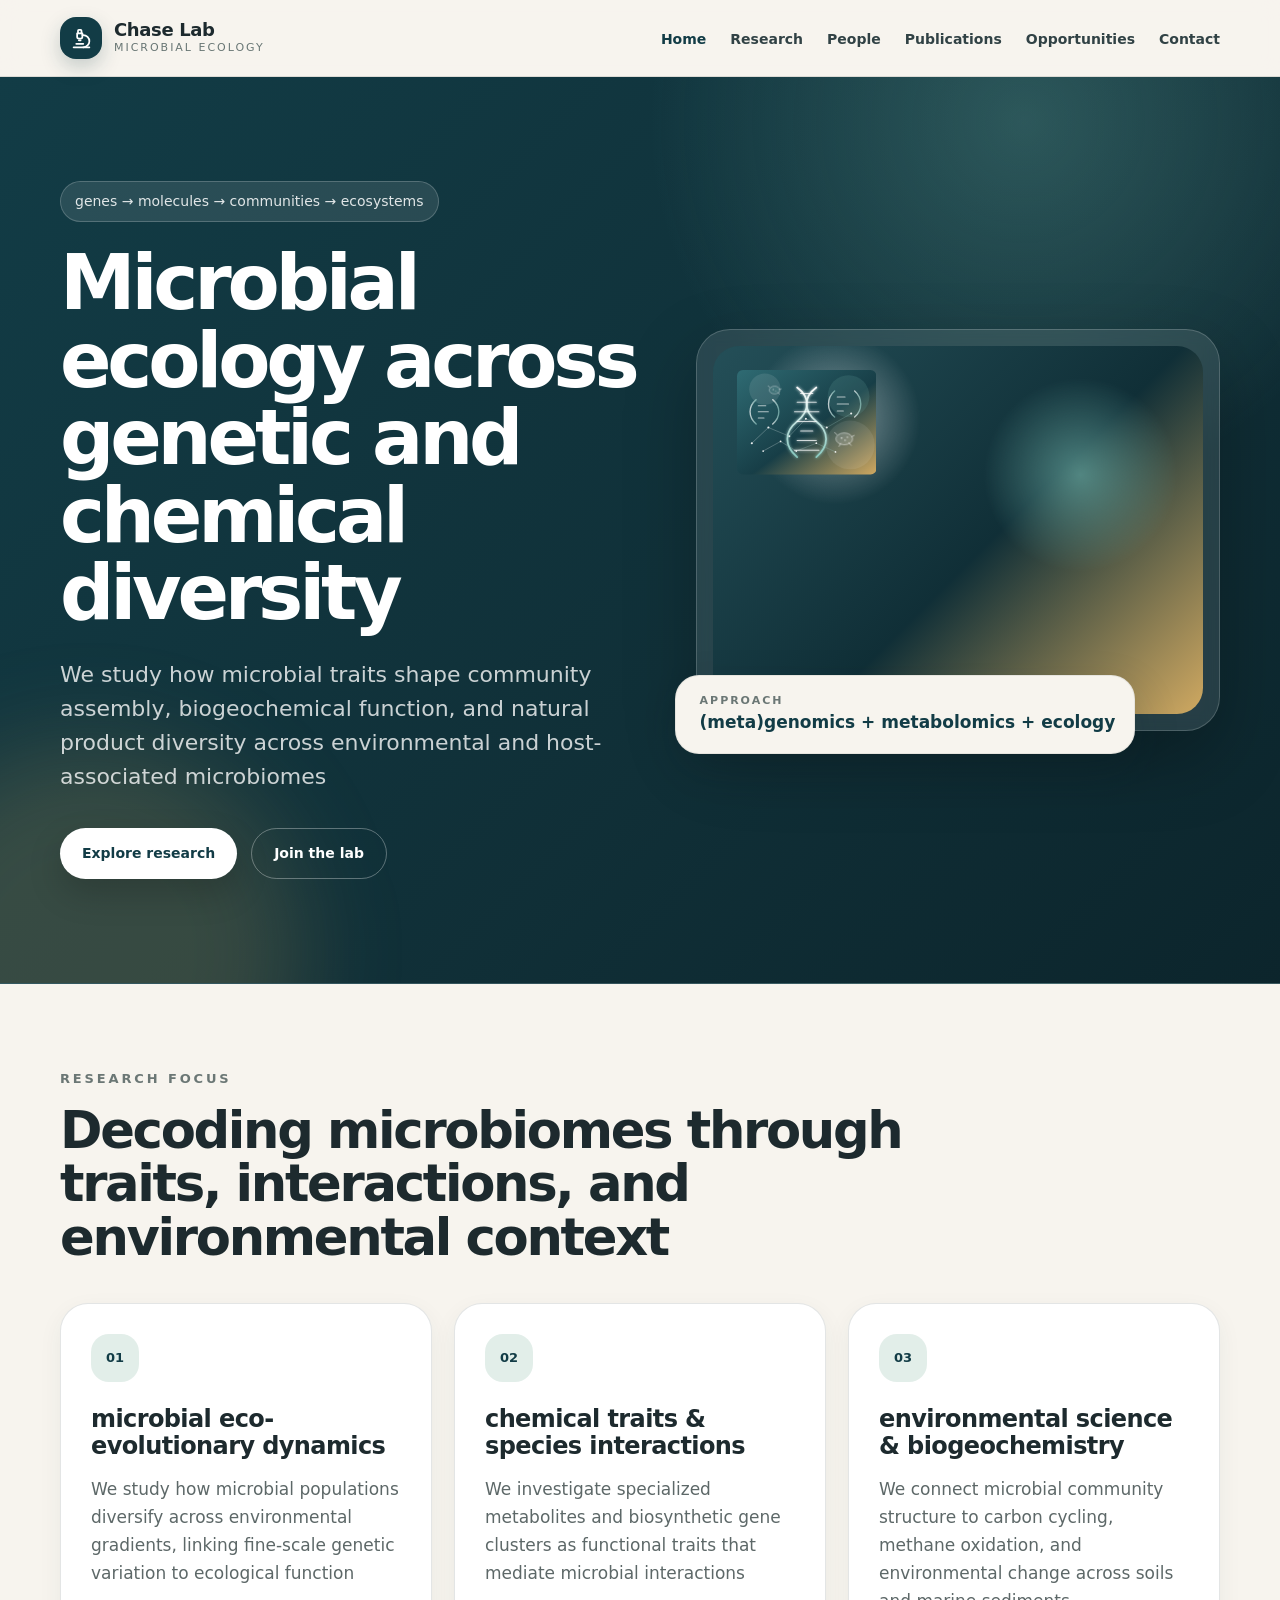
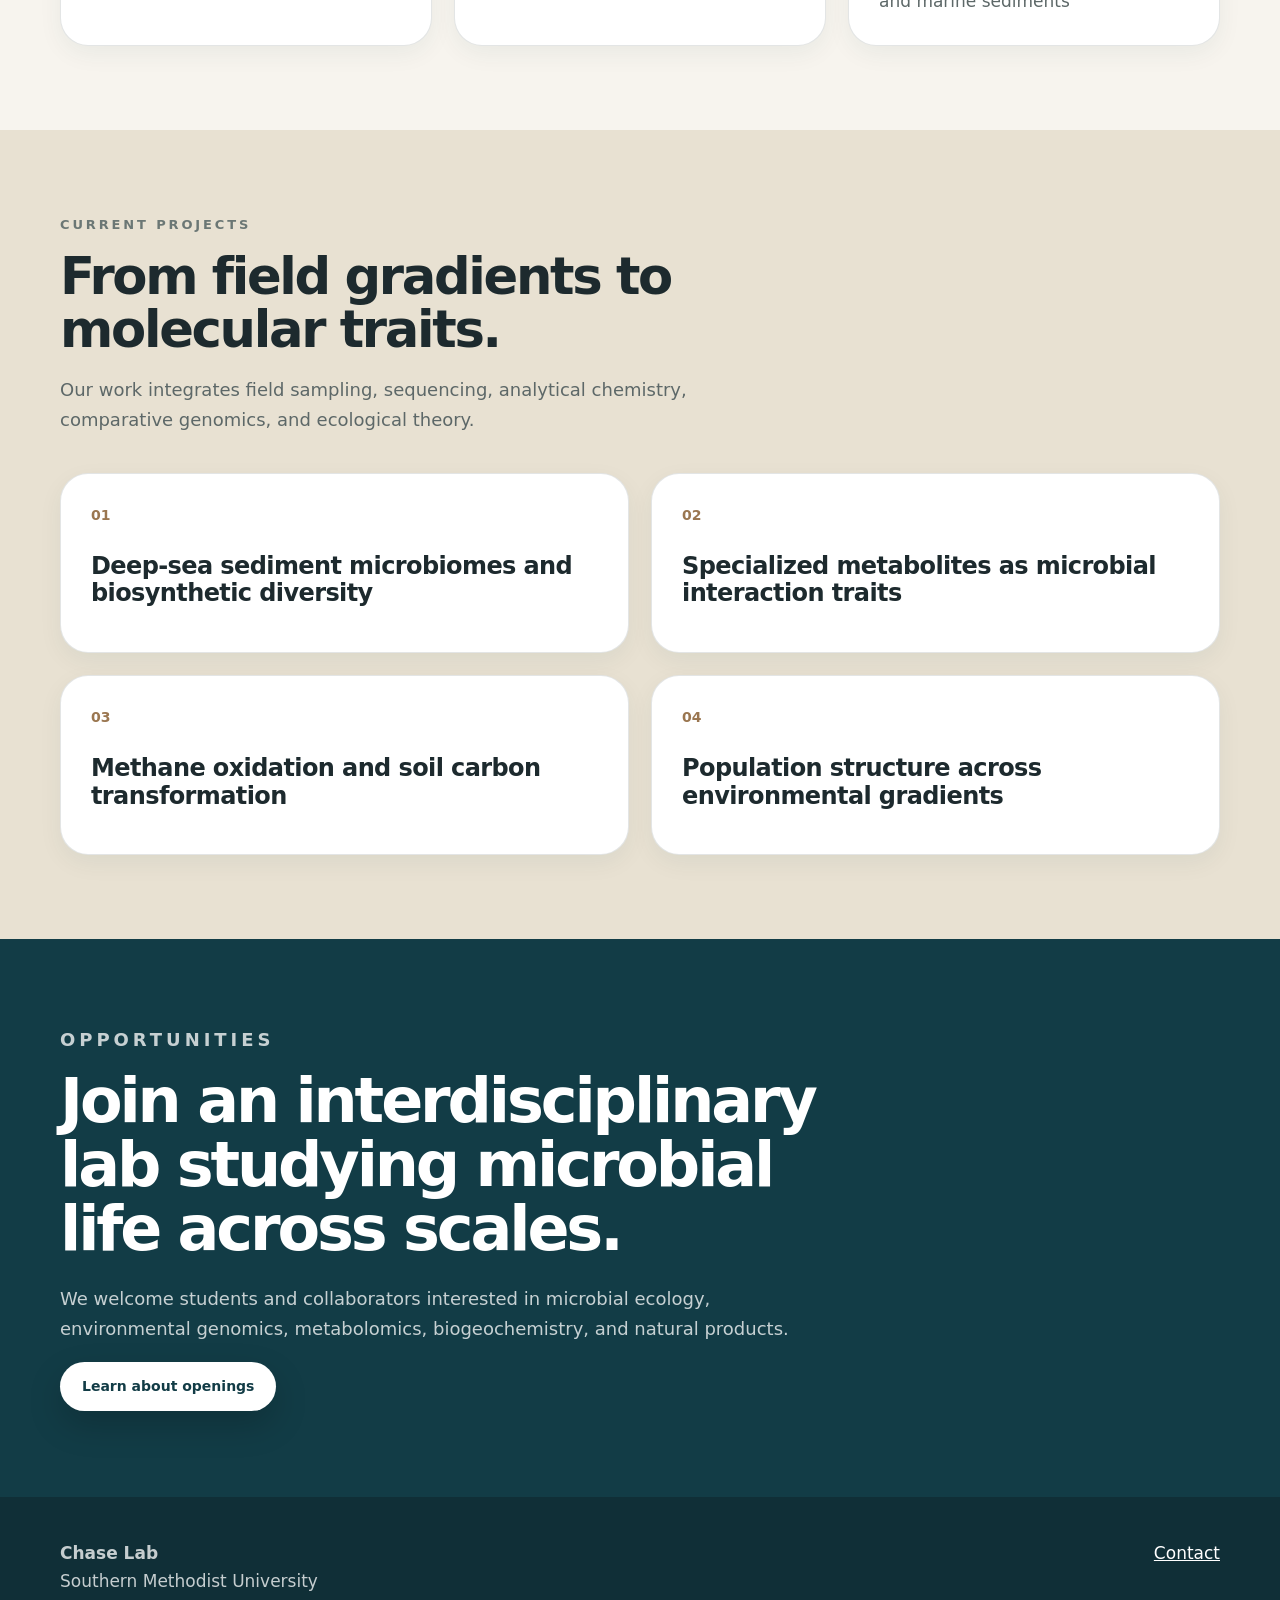
==== index.html @ 4aa96d8f "Update index.html" ====
<!DOCTYPE html>
<html lang="en">

<head>
  <!-- Basic page settings -->
  <meta charset="utf-8">
  <meta name="viewport" content="width=device-width, initial-scale=1">
  <title>Chase Lab | Microbomics</title>

  <!-- Site styles -->
  <link rel="stylesheet" href="assets/styles.css">
</head>

<body>

  <!-- =======================================================
       SITE HEADER / NAVIGATION
       Edit lab name, subtitle, and navigation links here.
       ======================================================= -->
  <header class="site-header">
    <div class="container nav-wrap">

      <!-- Logo / site identity -->
      <a class="brand" href="index.html" aria-label="Chase Lab home">
        <span class="brand-mark">
          <svg class="brand-icon" viewBox="0 0 24 24" aria-hidden="true">
            <path d="M6 18h8" />
            <path d="M3 22h18" />
            <path d="M14 22a7 7 0 1 0 0-14h-1" />
            <path d="M9 14h2" />
            <path d="M9 12a2 2 0 0 1-2-2V6h6v4a2 2 0 0 1-2 2Z" />
            <path d="M12 6V3a1 1 0 0 0-1-1H9a1 1 0 0 0-1 1v3" />
          </svg>
        </span>

        <span>
          <span class="brand-title">Chase Lab</span>
          <span class="brand-subtitle">Microbial Ecology</span>
        </span>
      </a>

      <!-- Main navigation -->
      <nav class="main-nav" aria-label="Main navigation">
        <ul>
          <li><a class="active" href="index.html">Home</a></li>
          <li><a href="research.html">Research</a></li>
          <li><a href="people.html">People</a></li>
          <li><a href="publications.html">Publications</a></li>
          <li><a href="opportunities.html">Opportunities</a></li>
          <li><a href="contact.html">Contact</a></li>
        </ul>
      </nav>

    </div>
  </header>


  <main>

    <!-- =======================================================
         HERO SECTION
         Edit main homepage headline, subtitle, buttons,
         and approach bubble here.
         ======================================================= -->
    <section class="hero">
      <div class="container hero-grid">

        <!-- Hero text -->
        <div class="hero-copy">
          <div class="eyebrow">
            genes → molecules → communities → ecosystems
          </div>

          <h1>
            Microbial ecology across genetic and chemical diversity
          </h1>

          <p class="hero-lede">
            We study how microbial traits shape community assembly,
            biogeochemical function, and natural product diversity across
            environmental and host-associated microbiomes
          </p>

          <div class="hero-actions">
            <a class="button button-light" href="research.html">
              Explore research
            </a>

            <a class="button button-outline" href="opportunities.html">
              Join the lab
            </a>
          </div>
        </div>

        <!-- Hero visual card -->
        <div class="hero-card">

          <!-- Abstract visual panel -->
          <div class="abstract-panel concept-panel">
            <svg class="concept-svg" viewBox="0 0 800 600" aria-hidden="true">
              <defs>
                <linearGradient id="bgGlow" x1="0" y1="0" x2="1" y2="1">
                  <stop offset="0%" stop-color="#2f6b73" />
                  <stop offset="55%" stop-color="#173e47" />
                  <stop offset="100%" stop-color="#d0a961" />
                </linearGradient>
          
                <linearGradient id="dnaGrad" x1="0" y1="0" x2="0" y2="1">
                  <stop offset="0%" stop-color="#ffffff" stop-opacity="0.95" />
                  <stop offset="100%" stop-color="#8ed0c7" stop-opacity="0.9" />
                </linearGradient>
          
                <linearGradient id="codeGrad" x1="0" y1="0" x2="1" y2="0">
                  <stop offset="0%" stop-color="#ffffff" stop-opacity="0.9" />
                  <stop offset="100%" stop-color="#9fd7cf" stop-opacity="0.75" />
                </linearGradient>
          
                <filter id="softGlow" x="-20%" y="-20%" width="140%" height="140%">
                  <feGaussianBlur stdDeviation="8" result="blur"/>
                  <feMerge>
                    <feMergeNode in="blur"/>
                    <feMergeNode in="SourceGraphic"/>
                  </feMerge>
                </filter>
              </defs>
          
              <!-- background glow -->
              <rect x="0" y="0" width="800" height="600" rx="34" fill="url(#bgGlow)" />
              <circle cx="160" cy="110" r="90" fill="#ffffff" opacity="0.10" />
              <circle cx="640" cy="150" r="120" fill="#68a79f" opacity="0.18" />
              <circle cx="650" cy="430" r="140" fill="#ffffff" opacity="0.08" />
          
              <!-- network / coding nodes -->
              <g opacity="0.55" stroke="url(#codeGrad)" stroke-width="3" fill="none">
                <path d="M85 420 L180 330 L300 380 L395 280 L515 330 L655 250" />
                <path d="M150 465 L250 410 L340 465 L455 420 L565 470" />
              </g>
          
              <g fill="#ffffff" opacity="0.9">
                <circle cx="85" cy="420" r="6" />
                <circle cx="180" cy="330" r="6" />
                <circle cx="300" cy="380" r="6" />
                <circle cx="395" cy="280" r="6" />
                <circle cx="515" cy="330" r="6" />
                <circle cx="655" cy="250" r="6" />
                <circle cx="150" cy="465" r="5" />
                <circle cx="250" cy="410" r="5" />
                <circle cx="340" cy="465" r="5" />
                <circle cx="455" cy="420" r="5" />
                <circle cx="565" cy="470" r="5" />
              </g>
          
              <!-- code brackets -->
              <g fill="none" stroke="url(#codeGrad)" stroke-width="8" stroke-linecap="round" stroke-linejoin="round" opacity="0.8">
                <path d="M110 170 Q75 200 75 240 Q75 280 110 310" />
                <path d="M205 170 Q240 200 240 240 Q240 280 205 310" />
                <path d="M560 120 Q525 150 525 195 Q525 240 560 270" />
                <path d="M675 120 Q710 150 710 195 Q710 240 675 270" />
              </g>
          
              <!-- little code dashes -->
              <g stroke="#ffffff" stroke-opacity="0.65" stroke-width="6" stroke-linecap="round">
                <line x1="122" y1="205" x2="165" y2="205" />
                <line x1="122" y1="240" x2="180" y2="240" />
                <line x1="122" y1="275" x2="155" y2="275" />
          
                <line x1="575" y1="155" x2="620" y2="155" />
                <line x1="575" y1="195" x2="640" y2="195" />
                <line x1="575" y1="235" x2="610" y2="235" />
              </g>
          
              <!-- DNA helix -->
              <g filter="url(#softGlow)">
                <path d="M345 100 C420 155, 420 235, 345 295 C270 355, 270 435, 345 500"
                      fill="none" stroke="url(#dnaGrad)" stroke-width="10" stroke-linecap="round"/>
                <path d="M455 100 C380 155, 380 235, 455 295 C530 355, 530 435, 455 500"
                      fill="none" stroke="url(#dnaGrad)" stroke-width="10" stroke-linecap="round"/>
          
                <g stroke="#ffffff" stroke-opacity="0.75" stroke-width="6" stroke-linecap="round">
                  <line x1="365" y1="135" x2="435" y2="135" />
                  <line x1="345" y1="185" x2="455" y2="185" />
                  <line x1="330" y1="240" x2="470" y2="240" />
                  <line x1="345" y1="295" x2="455" y2="295" />
                  <line x1="365" y1="350" x2="435" y2="350" />
                  <line x1="345" y1="405" x2="455" y2="405" />
                  <line x1="330" y1="460" x2="470" y2="460" />
                </g>
              </g>
          
              <!-- microbe-like shapes -->
              <g opacity="0.95">
                <g transform="translate(615 395)">
                  <ellipse cx="0" cy="0" rx="48" ry="34" fill="#ffffff" fill-opacity="0.16" stroke="#ffffff" stroke-opacity="0.72" stroke-width="4"/>
                  <circle cx="-15" cy="-5" r="5" fill="#ffffff" fill-opacity="0.78"/>
                  <circle cx="5" cy="8" r="4" fill="#ffffff" fill-opacity="0.78"/>
                  <circle cx="18" cy="-9" r="4" fill="#ffffff" fill-opacity="0.78"/>
                  <path d="M-40 -22 L-55 -36" stroke="#ffffff" stroke-opacity="0.8" stroke-width="4" stroke-linecap="round"/>
                  <path d="M-20 26 L-30 44" stroke="#ffffff" stroke-opacity="0.8" stroke-width="4" stroke-linecap="round"/>
                  <path d="M26 22 L40 38" stroke="#ffffff" stroke-opacity="0.8" stroke-width="4" stroke-linecap="round"/>
                  <path d="M42 -12 L58 -20" stroke="#ffffff" stroke-opacity="0.8" stroke-width="4" stroke-linecap="round"/>
                </g>
          
                <g transform="translate(215 115) scale(0.8)">
                  <ellipse cx="0" cy="0" rx="38" ry="28" fill="#68a79f" fill-opacity="0.20" stroke="#ffffff" stroke-opacity="0.65" stroke-width="4"/>
                  <circle cx="-10" cy="-4" r="4" fill="#ffffff" fill-opacity="0.75"/>
                  <circle cx="9" cy="6" r="3.5" fill="#ffffff" fill-opacity="0.75"/>
                  <path d="M-32 -18 L-46 -30" stroke="#ffffff" stroke-opacity="0.75" stroke-width="4" stroke-linecap="round"/>
                  <path d="M24 18 L37 30" stroke="#ffffff" stroke-opacity="0.75" stroke-width="4" stroke-linecap="round"/>
                  <path d="M32 -5 L48 -9" stroke="#ffffff" stroke-opacity="0.75" stroke-width="4" stroke-linecap="round"/>
                </g>
              </g>
            </svg>
          </div>

          <!-- Approach bubble -->
          <div class="approach-tag">
            <span>Approach</span>
            <strong>(meta)genomics + metabolomics + ecology</strong>
          </div>

        </div>

      </div>
    </section>


    <!-- =======================================================
         RESEARCH FOCUS SECTION
         Edit the three research cards here.
         ======================================================= -->
    <section class="section">
      <div class="container">

        <p class="section-kicker">Research focus</p>

        <h2>
          Decoding microbiomes through traits, interactions,
          and environmental context
        </h2>

        <div class="grid-3">

          <article class="card">
            <div class="icon-dot">01</div>

            <h3>microbial eco-evolutionary dynamics</h3>

            <p>
              We study how microbial populations diversify across environmental
              gradients, linking fine-scale genetic variation to ecological
              function
            </p>
          </article>

          <article class="card">
            <div class="icon-dot">02</div>

            <h3>chemical traits &amp; species interactions</h3>

            <p>
              We investigate specialized metabolites and biosynthetic gene
              clusters as functional traits that mediate microbial interactions
            </p>
          </article>

          <article class="card">
            <div class="icon-dot">03</div>

            <h3>environmental science &amp; biogeochemistry</h3>

            <p>
              We connect microbial community structure to carbon cycling,
              methane oxidation, and environmental change across soils and
              marine sediments
            </p>
          </article>

        </div>
      </div>
    </section>


    <!-- =======================================================
         CURRENT PROJECTS SECTION
         Edit project names and descriptions here.
         ======================================================= -->
    <section class="section alt">
      <div class="container">

        <p class="section-kicker">Current projects</p>

        <h2>
          From field gradients to molecular traits.
        </h2>

        <p class="section-intro">
          Our work integrates field sampling, sequencing, analytical chemistry,
          comparative genomics, and ecological theory.
        </p>

        <div class="grid-2">

          <article class="card">
            <div class="project-number">01</div>
            <h3>Deep-sea sediment microbiomes and biosynthetic diversity</h3>
          </article>

          <article class="card">
            <div class="project-number">02</div>
            <h3>Specialized metabolites as microbial interaction traits</h3>
          </article>

          <article class="card">
            <div class="project-number">03</div>
            <h3>Methane oxidation and soil carbon transformation</h3>
          </article>

          <article class="card">
            <div class="project-number">04</div>
            <h3>Population structure across environmental gradients</h3>
          </article>

        </div>
      </div>
    </section>


    <!-- =======================================================
         OPPORTUNITIES CALLOUT
         Edit join-the-lab text here.
         ======================================================= -->
    <section class="callout">
      <div class="container">

        <p class="section-kicker">Opportunities</p>

        <h2>
          Join an interdisciplinary lab studying microbial life across scales.
        </h2>

        <p>
          We welcome students and collaborators interested in microbial ecology,
          environmental genomics, metabolomics, biogeochemistry, and natural
          products.
        </p>

        <a class="button button-light" href="opportunities.html">
          Learn about openings
        </a>

      </div>
    </section>

  </main>


  <!-- =======================================================
       FOOTER
       Edit institution/contact text here.
       ======================================================= -->
  <footer class="site-footer">
    <div class="container footer-grid">

      <div>
        <strong>Chase Lab</strong><br>
        Southern Methodist University
      </div>

      <div>
        <a href="contact.html">Contact</a>
      </div>

    </div>
  </footer>

</body>
</html>
---- assets/styles.css ----
:root {
  --ink: #1d2a2e;
  --muted: #5d6868;
  --ocean: #123c46;
  --ocean2: #102f37;
  --teal: #68a79f;
  --teal-soft: #e2eee9;
  --sand: #f7f4ee;
  --sediment: #e8e1d2;
  --gold: #d0a961;
  --white: #fff;
  --line: rgba(29, 42, 46, .12);
  --shadow: 0 18px 45px rgba(17, 33, 38, .12);
  --radius: 28px;
  --container: 1160px;
}

* {
  box-sizing: border-box;
}

html {
  scroll-behavior: smooth;
}

body {
  margin: 0;
  color: var(--ink);
  background: var(--sand);
  font-family: Inter, ui-sans-serif, system-ui, -apple-system, BlinkMacSystemFont, "Segoe UI", sans-serif;
  font-size: 17px;
  line-height: 1.65;
}

img {
  max-width: 100%;
  height: auto;
  border-radius: 22px;
}

a {
  color: inherit;
}

.container {
  width: min(var(--container), calc(100% - 88px));
  margin: 0 auto;
}

/* Header */

.site-header {
  position: sticky;
  top: 0;
  z-index: 50;
  background: rgba(247, 244, 238, .92);
  backdrop-filter: blur(12px);
  border-bottom: 1px solid var(--line);
}

.nav-wrap {
  min-height: 76px;
  display: flex;
  align-items: center;
  justify-content: space-between;
  gap: 28px;
}

.brand {
  display: flex;
  align-items: center;
  gap: 12px;
  text-decoration: none;
  min-width: 230px;
}

.brand-mark {
  width: 42px;
  height: 42px;
  display: inline-flex;
  align-items: center;
  justify-content: center;
  border-radius: 16px;
  background: var(--ocean);
  color: var(--white);
  box-shadow: 0 8px 20px rgba(18, 60, 70, .22);
}

.brand-icon {
  width: 21px;
  height: 21px;
  display: block;
  fill: none;
  stroke: currentColor;
  stroke-width: 2;
  stroke-linecap: round;
  stroke-linejoin: round;
}

.brand-title {
  display: block;
  font-size: 18px;
  font-weight: 750;
  letter-spacing: -.02em;
  line-height: 1.1;
}

.brand-subtitle {
  display: block;
  color: #687674;
  font-size: 11px;
  text-transform: uppercase;
  letter-spacing: .18em;
  line-height: 1.4;
}

/* Navigation */

.main-nav ul {
  list-style: none;
  display: flex;
  align-items: center;
  justify-content: flex-end;
  gap: 24px;
  padding: 0;
  margin: 0;
  flex-wrap: wrap;
}

.main-nav a {
  text-decoration: none;
  color: #314245;
  font-size: 14px;
  font-weight: 650;
}

.main-nav a:hover,
.main-nav a.active {
  color: var(--ocean);
}

/* Homepage hero */

.hero {
  position: relative;
  overflow: hidden;
  color: var(--white);
  background:
    radial-gradient(circle at 80% 5%, rgba(104, 167, 159, .32), transparent 28%),
    linear-gradient(135deg, #123c46 0%, #102f37 62%, #0c252c 100%);
  border-bottom: 1px solid rgba(255, 255, 255, .14);
}

.hero::before {
  content: "";
  position: absolute;
  left: -120px;
  bottom: -180px;
  width: 420px;
  height: 420px;
  border-radius: 999px;
  background: rgba(208, 169, 97, .20);
  filter: blur(50px);
}

.hero-grid {
  position: relative;
  z-index: 1;
  display: grid;
  grid-template-columns: 1.05fr .95fr;
  align-items: center;
  gap: 56px;
  padding: 104px 0;
}

.eyebrow {
  display: inline-flex;
  margin-bottom: 22px;
  padding: 8px 14px;
  border: 1px solid rgba(255, 255, 255, .2);
  border-radius: 999px;
  background: rgba(255, 255, 255, .1);
  color: rgba(255, 255, 255, .86);
  font-size: 14px;
}

.hero h1 {
  max-width: 760px;
  margin: 0;
  font-size: clamp(44px, 7vw, 76px);
  line-height: 1.02;
  letter-spacing: -.055em;
}

.hero-lede {
  max-width: 680px;
  margin-top: 26px;
  color: rgba(255, 255, 255, .78);
  font-size: clamp(18px, 2vw, 22px);
  line-height: 1.55;
}

.hero-actions {
  display: flex;
  gap: 14px;
  flex-wrap: wrap;
  margin-top: 34px;
}

.button {
  display: inline-flex;
  align-items: center;
  justify-content: center;
  padding: 13px 22px;
  border-radius: 999px;
  font-size: 14px;
  font-weight: 750;
  text-decoration: none;
}

.button-light {
  background: var(--white);
  color: var(--ocean);
  box-shadow: 0 14px 34px rgba(0, 0, 0, .18);
}

.button-outline {
  border: 1px solid rgba(255, 255, 255, .32);
  color: var(--white);
}

.button-dark {
  background: var(--ocean);
  color: var(--white);
}

/* Hero abstract card */

.hero-card {
  position: relative;
  padding: 16px;
  border: 1px solid rgba(255, 255, 255, .18);
  border-radius: 34px;
  background: rgba(255, 255, 255, .1);
  box-shadow: 0 28px 70px rgba(0, 0, 0, .25);
  backdrop-filter: blur(8px);
}

.abstract-panel {
  aspect-ratio: 4 / 3;
  border-radius: 26px;
  padding: 24px;
  display: grid;
  grid-template-columns: repeat(3, 1fr);
  gap: 12px;
  background:
    radial-gradient(circle at 25% 20%, rgba(255, 255, 255, .45), transparent 18%),
    radial-gradient(circle at 75% 35%, rgba(104, 167, 159, .7), transparent 22%),
    linear-gradient(135deg, #244f58, #102f37 55%, #d0a961);
}

.abstract-panel div {
  border-radius: 22px;
  background: rgba(255, 255, 255, .16);
  backdrop-filter: blur(4px);
}

.abstract-panel div:nth-child(2),
.abstract-panel div:nth-child(6) {
  background: rgba(255, 255, 255, .28);
}

.abstract-panel div:nth-child(4),
.abstract-panel div:nth-child(8) {
  grid-column: span 2;
}

.approach-tag {
  position: absolute;
  left: -22px;
  bottom: -24px;
  z-index: 3;
  width: max-content;
  min-width: 380px;
  max-width: 460px;
  padding: 18px 24px 20px;
  border: 1px solid rgba(29, 42, 46, .08);
  border-radius: 24px;
  background: var(--sand);
  color: var(--ocean);
  box-shadow: 0 18px 45px rgba(17, 33, 38, .18);
  line-height: 1.25;
}

.approach-tag span {
  display: block;
  margin-bottom: 4px;
  color: #6b7775;
  font-size: 11px;
  font-weight: 800;
  text-transform: uppercase;
  letter-spacing: .18em;
}

.approach-tag strong {
  display: block;
  font-size: 17px;
  line-height: 1.25;
  white-space: nowrap;
}

/* General sections */

.section {
  padding: 84px 0;
}

.section.alt {
  background: var(--sediment);
}

.section-kicker {
  margin: 0 0 14px;
  color: #6b7775;
  font-size: 13px;
  font-weight: 800;
  text-transform: uppercase;
  letter-spacing: .22em;
}

.section h2 {
  max-width: 850px;
  margin: 0;
  font-size: clamp(34px, 4vw, 52px);
  line-height: 1.05;
  letter-spacing: -.045em;
}

.section-intro {
  max-width: 720px;
  color: var(--muted);
  font-size: 18px;
}

.grid-3 {
  display: grid;
  grid-template-columns: repeat(3, minmax(0, 1fr));
  gap: 22px;
  margin-top: 38px;
}

.grid-2 {
  display: grid;
  grid-template-columns: repeat(2, minmax(0, 1fr));
  gap: 22px;
  margin-top: 38px;
}

/* Cards */

.card {
  background: var(--white);
  border: 1px solid var(--line);
  border-radius: var(--radius);
  padding: 30px;
  box-shadow: 0 8px 24px rgba(18, 60, 70, .06);
  transition: transform .16s ease, box-shadow .16s ease;
}

.card:hover {
  transform: translateY(-3px);
  box-shadow: var(--shadow);
}

.icon-dot {
  display: inline-flex;
  align-items: center;
  justify-content: center;
  width: 48px;
  height: 48px;
  margin-bottom: 24px;
  border-radius: 18px;
  background: var(--teal-soft);
  color: var(--ocean);
  font-size: 13px;
  font-weight: 800;
}

.card h3 {
  margin: 0 0 14px;
  font-size: 24px;
  line-height: 1.15;
  letter-spacing: -.025em;
}

.card p {
  margin: 0;
  color: var(--muted);
}

.project-number {
  margin-bottom: 26px;
  color: #9a7650;
  font-size: 14px;
  font-weight: 800;
}

/* Callout */

.callout {
  background: var(--ocean);
  color: var(--white);
  padding: 86px 0;
}

.callout h2 {
  max-width: 820px;
  margin: 0 0 24px;
  font-size: clamp(36px, 5vw, 62px);
  line-height: 1.03;
  letter-spacing: -.05em;
}

.callout p {
  max-width: 760px;
  color: rgba(255, 255, 255, .76);
  font-size: 18px;
}

/* Interior page heroes */

.page-hero {
  padding: 76px 0 52px;
  background: var(--ocean);
  color: var(--white);
}

.page-hero h1 {
  margin: 0;
  max-width: 900px;
  font-size: clamp(42px, 6vw, 72px);
  line-height: 1.02;
  letter-spacing: -.055em;
}

.page-hero p {
  max-width: 760px;
  color: rgba(255, 255, 255, .78);
  font-size: 20px;
}

/* Lists */

.list {
  display: grid;
  gap: 18px;
  margin-top: 36px;
}

.list-item {
  padding: 26px;
  border: 1px solid var(--line);
  border-radius: 24px;
  background: var(--white);
}

.list-item h3 {
  margin: 0 0 8px;
}

.tag-row {
  display: flex;
  gap: 8px;
  flex-wrap: wrap;
  margin-top: 14px;
}

.tag {
  display: inline-flex;
  border-radius: 999px;
  background: var(--teal-soft);
  padding: 5px 11px;
  color: #546463;
  font-size: 12px;
  font-weight: 700;
}

/* People */

.people-grid {
  display: grid;
  grid-template-columns: repeat(3, minmax(0, 1fr));
  gap: 22px;
  margin-top: 38px;
}

.person-photo {
  height: 220px;
  border-radius: 24px;
  background: linear-gradient(135deg, #d7ded9, #e8e1d2);
  margin-bottom: 18px;
}

/* Footer */

.site-footer {
  background: #102f37;
  color: rgba(255, 255, 255, .76);
  padding: 42px 0;
}

.footer-grid {
  display: flex;
  justify-content: space-between;
  gap: 24px;
  align-items: flex-start;
}

.footer-grid a {
  color: #fff;
}

/* Responsive */

@media (max-width: 900px) {
  .container {
    width: min(100% - 32px, var(--container));
  }

  .nav-wrap {
    align-items: flex-start;
    flex-direction: column;
    padding: 16px 0;
  }

  .main-nav ul {
    justify-content: flex-start;
    gap: 14px;
  }

  .hero-grid {
    grid-template-columns: 1fr;
    padding: 72px 0;
  }

  .hero-card {
    margin-top: 12px;
  }

  .approach-tag {
    position: static;
    width: 100%;
    min-width: 0;
    max-width: 100%;
    margin: 14px 0 0;
  }

  .approach-tag strong {
    white-space: normal;
  }

  .grid-3,
  .grid-2,
  .people-grid {
    grid-template-columns: 1fr;
  }

  .section {
    padding: 60px 0;
  }

  .footer-grid {
    flex-direction: column;
  }
}
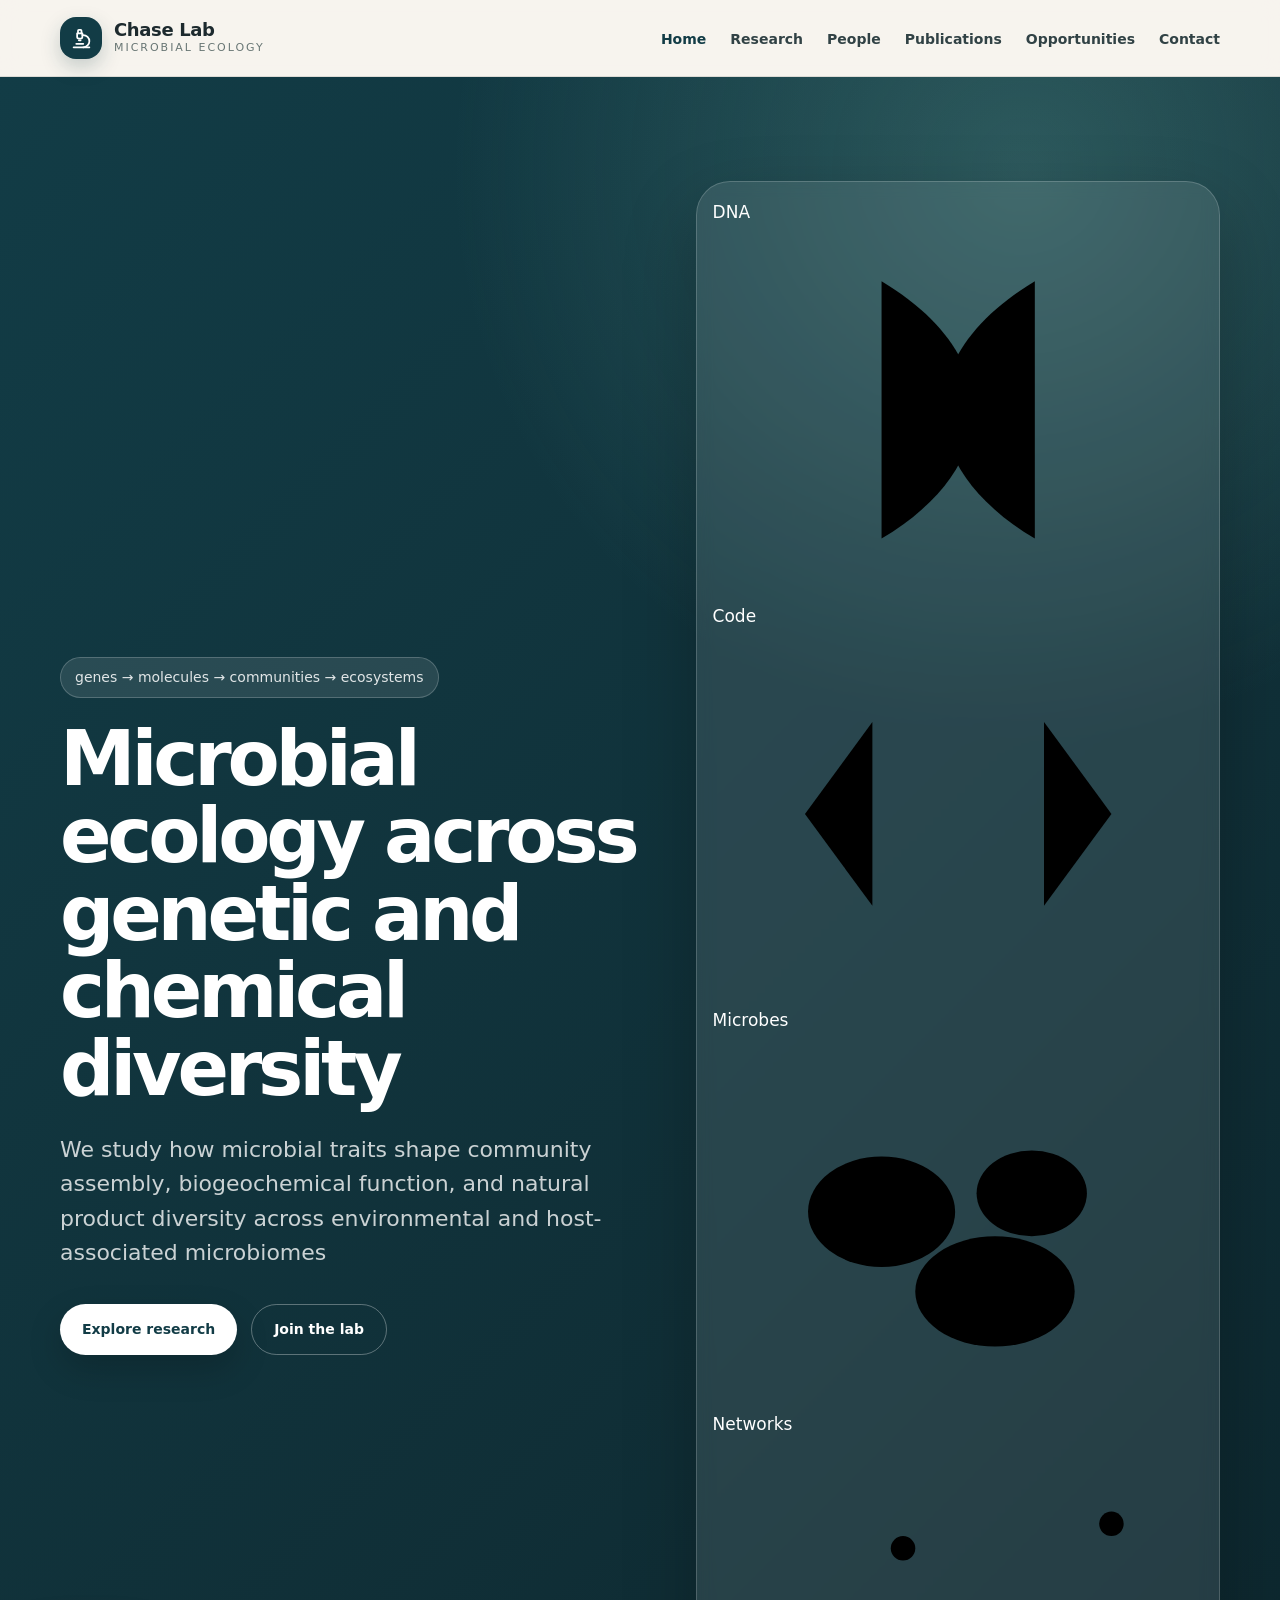
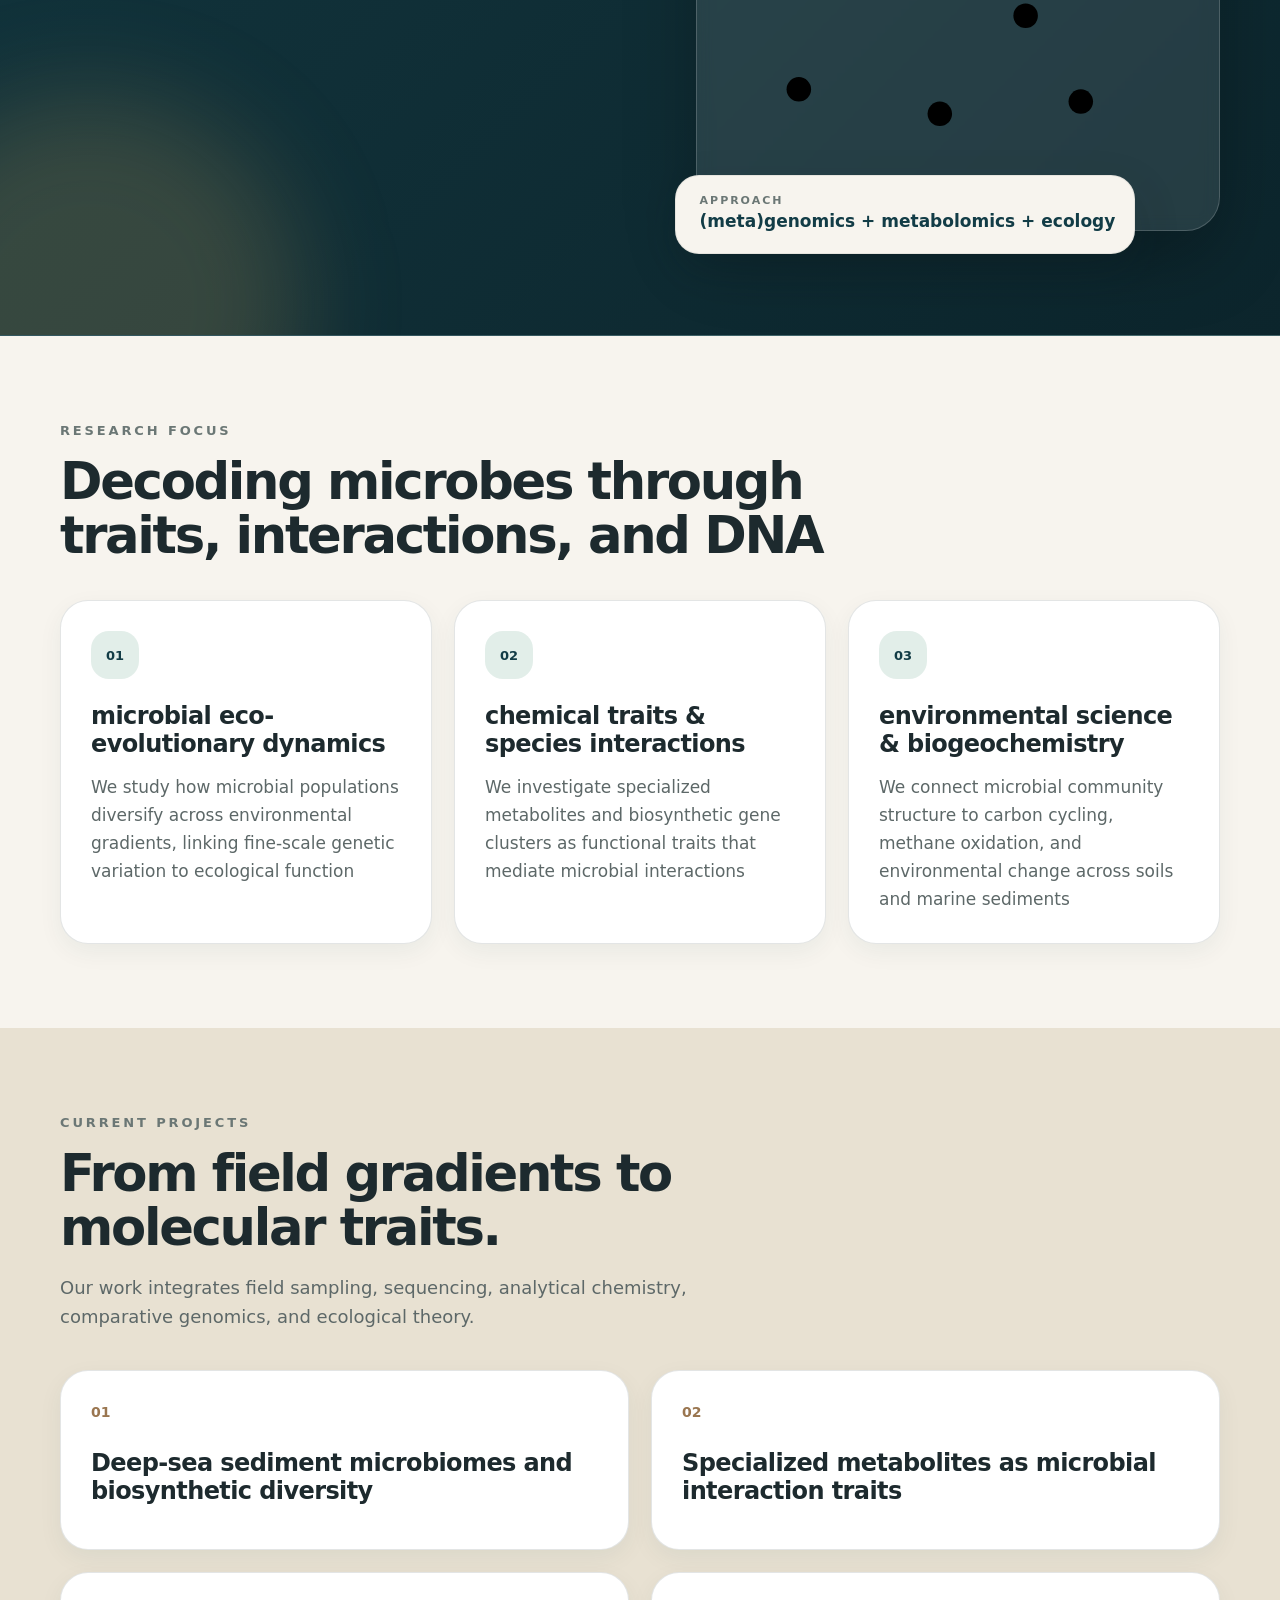
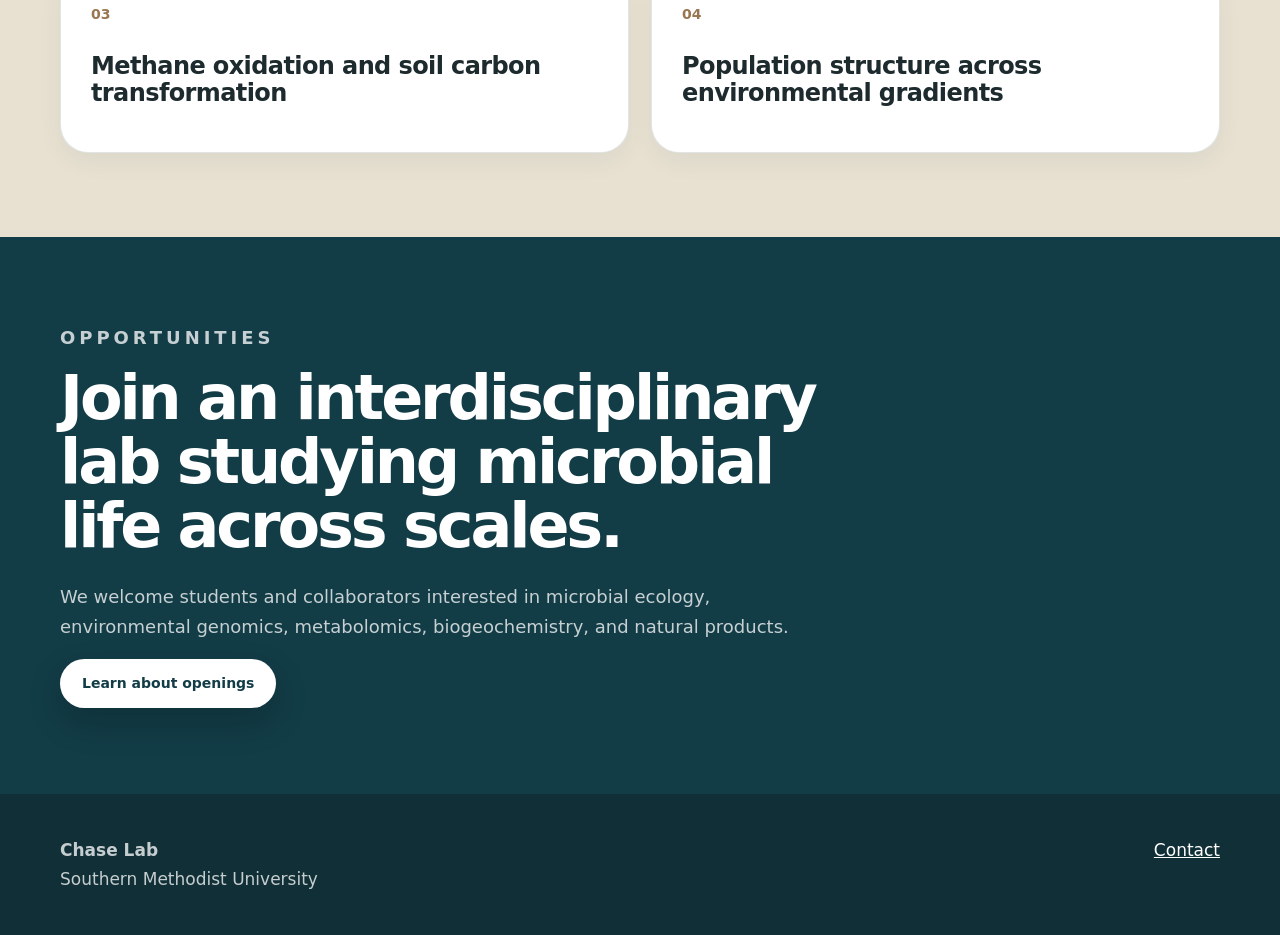
==== commit a8128fe6: "Update index.html" ====
--- a/index.html
+++ b/index.html
@@ -96,120 +96,63 @@
         <div class="hero-card">
 
           <!-- Abstract visual panel -->
-          <div class="abstract-panel concept-panel">
-            <svg class="concept-svg" viewBox="0 0 800 600" aria-hidden="true">
-              <defs>
-                <linearGradient id="bgGlow" x1="0" y1="0" x2="1" y2="1">
-                  <stop offset="0%" stop-color="#2f6b73" />
-                  <stop offset="55%" stop-color="#173e47" />
-                  <stop offset="100%" stop-color="#d0a961" />
-                </linearGradient>
+          <div class="panel-grid panel-minimal">
+            <div class="mini-panel">
+              <div class="mini-label">DNA</div>
+              <svg viewBox="0 0 160 120" class="mini-svg" aria-hidden="true">
+                <path d="M55 18 C95 42, 95 78, 55 102" />
+                <path d="M105 18 C65 42, 65 78, 105 102" />
+                <line x1="63" y1="28" x2="97" y2="28" />
+                <line x1="55" y1="46" x2="105" y2="46" />
+                <line x1="50" y1="64" x2="110" y2="64" />
+                <line x1="55" y1="82" x2="105" y2="82" />
+                <line x1="63" y1="98" x2="97" y2="98" />
+              </svg>
+            </div>
           
-                <linearGradient id="dnaGrad" x1="0" y1="0" x2="0" y2="1">
-                  <stop offset="0%" stop-color="#ffffff" stop-opacity="0.95" />
-                  <stop offset="100%" stop-color="#8ed0c7" stop-opacity="0.9" />
-                </linearGradient>
+            <div class="mini-panel">
+              <div class="mini-label">Code</div>
+              <svg viewBox="0 0 160 120" class="mini-svg" aria-hidden="true">
+                <path d="M52 30 L30 60 L52 90" />
+                <path d="M108 30 L130 60 L108 90" />
+                <line x1="68" y1="86" x2="94" y2="34" />
+                <line x1="50" y1="46" x2="86" y2="46" class="thin" />
+                <line x1="50" y1="60" x2="98" y2="60" class="thin" />
+                <line x1="50" y1="74" x2="78" y2="74" class="thin" />
+              </svg>
+            </div>
           
-                <linearGradient id="codeGrad" x1="0" y1="0" x2="1" y2="0">
-                  <stop offset="0%" stop-color="#ffffff" stop-opacity="0.9" />
-                  <stop offset="100%" stop-color="#9fd7cf" stop-opacity="0.75" />
-                </linearGradient>
+            <div class="mini-panel">
+              <div class="mini-label">Microbes</div>
+              <svg viewBox="0 0 160 120" class="mini-svg" aria-hidden="true">
+                <ellipse cx="55" cy="58" rx="24" ry="18" />
+                <ellipse cx="104" cy="52" rx="18" ry="14" />
+                <ellipse cx="92" cy="84" rx="26" ry="18" />
+                <line x1="38" y1="42" x2="28" y2="30" />
+                <line x1="72" y1="70" x2="83" y2="84" />
+                <line x1="118" y1="42" x2="130" y2="32" />
+                <circle cx="47" cy="56" r="2.5" class="fill-dot" />
+                <circle cx="59" cy="60" r="2.5" class="fill-dot" />
+                <circle cx="99" cy="84" r="2.5" class="fill-dot" />
+              </svg>
+            </div>
           
-                <filter id="softGlow" x="-20%" y="-20%" width="140%" height="140%">
-                  <feGaussianBlur stdDeviation="8" result="blur"/>
-                  <feMerge>
-                    <feMergeNode in="blur"/>
-                    <feMergeNode in="SourceGraphic"/>
-                  </feMerge>
-                </filter>
-              </defs>
-          
-              <!-- background glow -->
-              <rect x="0" y="0" width="800" height="600" rx="34" fill="url(#bgGlow)" />
-              <circle cx="160" cy="110" r="90" fill="#ffffff" opacity="0.10" />
-              <circle cx="640" cy="150" r="120" fill="#68a79f" opacity="0.18" />
-              <circle cx="650" cy="430" r="140" fill="#ffffff" opacity="0.08" />
-          
-              <!-- network / coding nodes -->
-              <g opacity="0.55" stroke="url(#codeGrad)" stroke-width="3" fill="none">
-                <path d="M85 420 L180 330 L300 380 L395 280 L515 330 L655 250" />
-                <path d="M150 465 L250 410 L340 465 L455 420 L565 470" />
-              </g>
-          
-              <g fill="#ffffff" opacity="0.9">
-                <circle cx="85" cy="420" r="6" />
-                <circle cx="180" cy="330" r="6" />
-                <circle cx="300" cy="380" r="6" />
-                <circle cx="395" cy="280" r="6" />
-                <circle cx="515" cy="330" r="6" />
-                <circle cx="655" cy="250" r="6" />
-                <circle cx="150" cy="465" r="5" />
-                <circle cx="250" cy="410" r="5" />
-                <circle cx="340" cy="465" r="5" />
-                <circle cx="455" cy="420" r="5" />
-                <circle cx="565" cy="470" r="5" />
-              </g>
-          
-              <!-- code brackets -->
-              <g fill="none" stroke="url(#codeGrad)" stroke-width="8" stroke-linecap="round" stroke-linejoin="round" opacity="0.8">
-                <path d="M110 170 Q75 200 75 240 Q75 280 110 310" />
-                <path d="M205 170 Q240 200 240 240 Q240 280 205 310" />
-                <path d="M560 120 Q525 150 525 195 Q525 240 560 270" />
-                <path d="M675 120 Q710 150 710 195 Q710 240 675 270" />
-              </g>
-          
-              <!-- little code dashes -->
-              <g stroke="#ffffff" stroke-opacity="0.65" stroke-width="6" stroke-linecap="round">
-                <line x1="122" y1="205" x2="165" y2="205" />
-                <line x1="122" y1="240" x2="180" y2="240" />
-                <line x1="122" y1="275" x2="155" y2="275" />
-          
-                <line x1="575" y1="155" x2="620" y2="155" />
-                <line x1="575" y1="195" x2="640" y2="195" />
-                <line x1="575" y1="235" x2="610" y2="235" />
-              </g>
-          
-              <!-- DNA helix -->
-              <g filter="url(#softGlow)">
-                <path d="M345 100 C420 155, 420 235, 345 295 C270 355, 270 435, 345 500"
-                      fill="none" stroke="url(#dnaGrad)" stroke-width="10" stroke-linecap="round"/>
-                <path d="M455 100 C380 155, 380 235, 455 295 C530 355, 530 435, 455 500"
-                      fill="none" stroke="url(#dnaGrad)" stroke-width="10" stroke-linecap="round"/>
-          
-                <g stroke="#ffffff" stroke-opacity="0.75" stroke-width="6" stroke-linecap="round">
-                  <line x1="365" y1="135" x2="435" y2="135" />
-                  <line x1="345" y1="185" x2="455" y2="185" />
-                  <line x1="330" y1="240" x2="470" y2="240" />
-                  <line x1="345" y1="295" x2="455" y2="295" />
-                  <line x1="365" y1="350" x2="435" y2="350" />
-                  <line x1="345" y1="405" x2="455" y2="405" />
-                  <line x1="330" y1="460" x2="470" y2="460" />
-                </g>
-              </g>
-          
-              <!-- microbe-like shapes -->
-              <g opacity="0.95">
-                <g transform="translate(615 395)">
-                  <ellipse cx="0" cy="0" rx="48" ry="34" fill="#ffffff" fill-opacity="0.16" stroke="#ffffff" stroke-opacity="0.72" stroke-width="4"/>
-                  <circle cx="-15" cy="-5" r="5" fill="#ffffff" fill-opacity="0.78"/>
-                  <circle cx="5" cy="8" r="4" fill="#ffffff" fill-opacity="0.78"/>
-                  <circle cx="18" cy="-9" r="4" fill="#ffffff" fill-opacity="0.78"/>
-                  <path d="M-40 -22 L-55 -36" stroke="#ffffff" stroke-opacity="0.8" stroke-width="4" stroke-linecap="round"/>
-                  <path d="M-20 26 L-30 44" stroke="#ffffff" stroke-opacity="0.8" stroke-width="4" stroke-linecap="round"/>
-                  <path d="M26 22 L40 38" stroke="#ffffff" stroke-opacity="0.8" stroke-width="4" stroke-linecap="round"/>
-                  <path d="M42 -12 L58 -20" stroke="#ffffff" stroke-opacity="0.8" stroke-width="4" stroke-linecap="round"/>
-                </g>
-          
-                <g transform="translate(215 115) scale(0.8)">
-                  <ellipse cx="0" cy="0" rx="38" ry="28" fill="#68a79f" fill-opacity="0.20" stroke="#ffffff" stroke-opacity="0.65" stroke-width="4"/>
-                  <circle cx="-10" cy="-4" r="4" fill="#ffffff" fill-opacity="0.75"/>
-                  <circle cx="9" cy="6" r="3.5" fill="#ffffff" fill-opacity="0.75"/>
-                  <path d="M-32 -18 L-46 -30" stroke="#ffffff" stroke-opacity="0.75" stroke-width="4" stroke-linecap="round"/>
-                  <path d="M24 18 L37 30" stroke="#ffffff" stroke-opacity="0.75" stroke-width="4" stroke-linecap="round"/>
-                  <path d="M32 -5 L48 -9" stroke="#ffffff" stroke-opacity="0.75" stroke-width="4" stroke-linecap="round"/>
-                </g>
-              </g>
-            </svg>
+            <div class="mini-panel">
+              <div class="mini-label">Networks</div>
+              <svg viewBox="0 0 160 120" class="mini-svg" aria-hidden="true">
+                <line x1="28" y1="82" x2="62" y2="36" />
+                <line x1="62" y1="36" x2="102" y2="58" />
+                <line x1="102" y1="58" x2="130" y2="28" />
+                <line x1="62" y1="36" x2="74" y2="90" />
+                <line x1="74" y1="90" x2="120" y2="86" />
+                <circle cx="28" cy="82" r="4" class="fill-dot" />
+                <circle cx="62" cy="36" r="4" class="fill-dot" />
+                <circle cx="102" cy="58" r="4" class="fill-dot" />
+                <circle cx="130" cy="28" r="4" class="fill-dot" />
+                <circle cx="74" cy="90" r="4" class="fill-dot" />
+                <circle cx="120" cy="86" r="4" class="fill-dot" />
+              </svg>
+            </div>
           </div>
 
           <!-- Approach bubble -->
@@ -234,8 +177,8 @@
         <p class="section-kicker">Research focus</p>
 
         <h2>
-          Decoding microbiomes through traits, interactions,
-          and environmental context
+          Decoding microbes through traits, interactions,
+          and DNA
         </h2>
 
         <div class="grid-3">
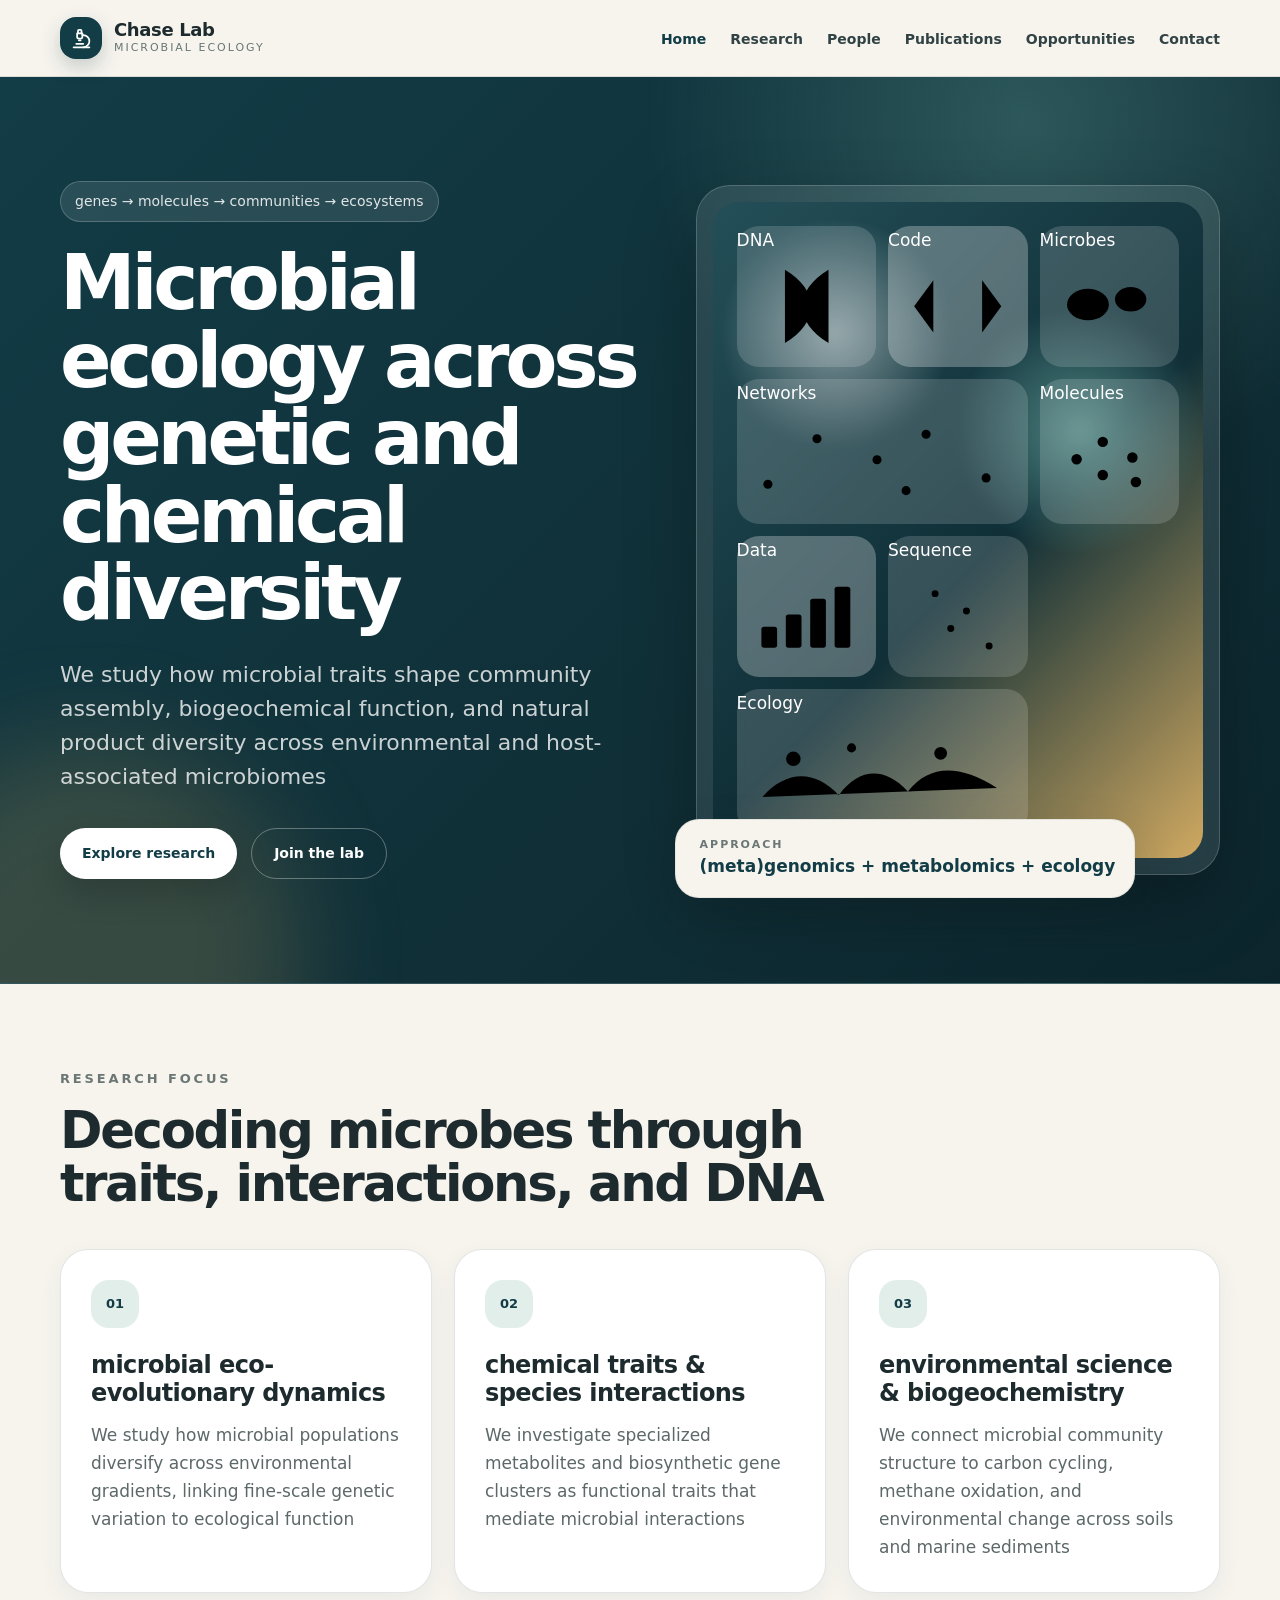
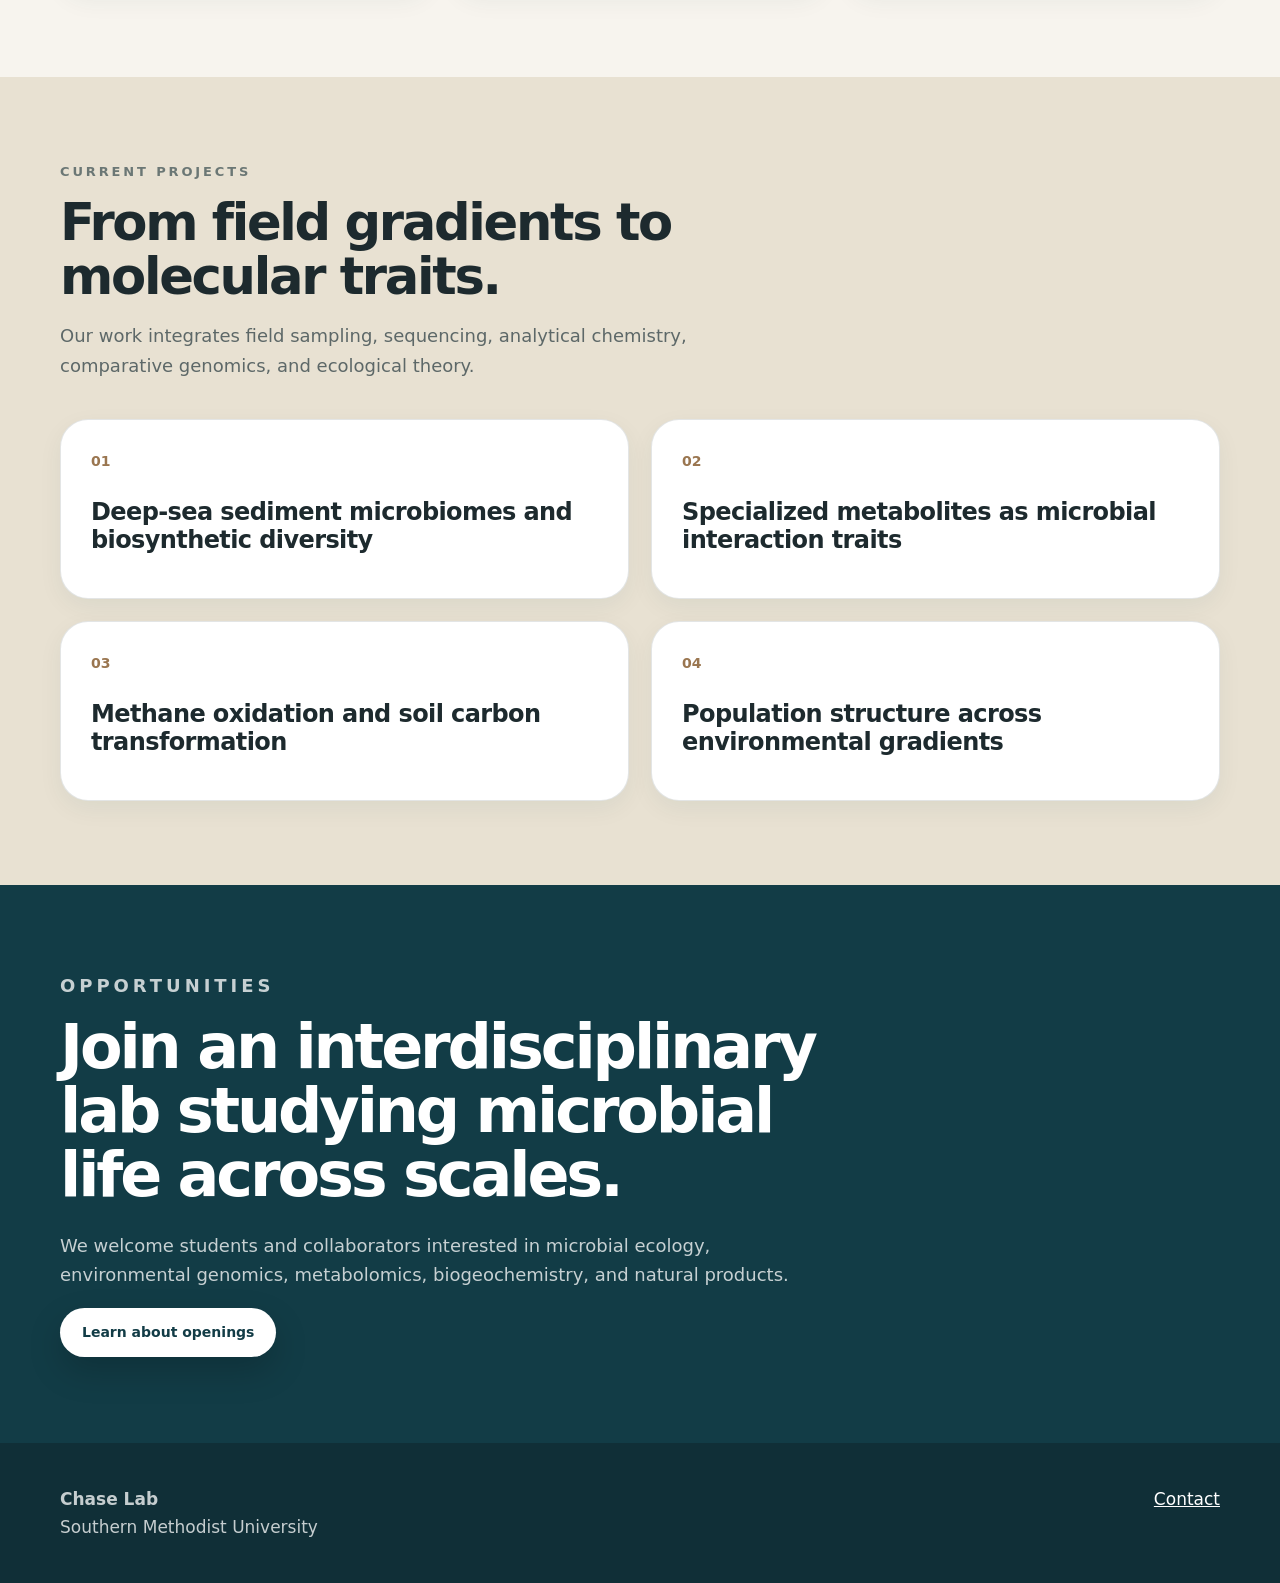
==== commit f6569ed7: "change panel image" ====
--- a/index.html
+++ b/index.html
@@ -96,10 +96,11 @@
         <div class="hero-card">
 
           <!-- Abstract visual panel -->
-          <div class="panel-grid panel-minimal">
-            <div class="mini-panel">
-              <div class="mini-label">DNA</div>
-              <svg viewBox="0 0 160 120" class="mini-svg" aria-hidden="true">
+          <div class="abstract-panel">
+          
+            <div class="mosaic-panel panel-dna">
+              <span class="panel-label">DNA</span>
+              <svg viewBox="0 0 160 120" class="panel-svg" aria-hidden="true">
                 <path d="M55 18 C95 42, 95 78, 55 102" />
                 <path d="M105 18 C65 42, 65 78, 105 102" />
                 <line x1="63" y1="28" x2="97" y2="28" />
@@ -110,49 +111,100 @@
               </svg>
             </div>
           
-            <div class="mini-panel">
-              <div class="mini-label">Code</div>
-              <svg viewBox="0 0 160 120" class="mini-svg" aria-hidden="true">
+            <div class="mosaic-panel panel-code">
+              <span class="panel-label">Code</span>
+              <svg viewBox="0 0 160 120" class="panel-svg" aria-hidden="true">
                 <path d="M52 30 L30 60 L52 90" />
                 <path d="M108 30 L130 60 L108 90" />
                 <line x1="68" y1="86" x2="94" y2="34" />
-                <line x1="50" y1="46" x2="86" y2="46" class="thin" />
-                <line x1="50" y1="60" x2="98" y2="60" class="thin" />
-                <line x1="50" y1="74" x2="78" y2="74" class="thin" />
-              </svg>
-            </div>
-          
-            <div class="mini-panel">
-              <div class="mini-label">Microbes</div>
-              <svg viewBox="0 0 160 120" class="mini-svg" aria-hidden="true">
+                <line x1="48" y1="46" x2="88" y2="46" class="thin" />
+                <line x1="48" y1="60" x2="100" y2="60" class="thin" />
+                <line x1="48" y1="74" x2="80" y2="74" class="thin" />
+              </svg>
+            </div>
+          
+            <div class="mosaic-panel panel-microbe">
+              <span class="panel-label">Microbes</span>
+              <svg viewBox="0 0 160 120" class="panel-svg" aria-hidden="true">
                 <ellipse cx="55" cy="58" rx="24" ry="18" />
                 <ellipse cx="104" cy="52" rx="18" ry="14" />
-                <ellipse cx="92" cy="84" rx="26" ry="18" />
                 <line x1="38" y1="42" x2="28" y2="30" />
                 <line x1="72" y1="70" x2="83" y2="84" />
                 <line x1="118" y1="42" x2="130" y2="32" />
                 <circle cx="47" cy="56" r="2.5" class="fill-dot" />
                 <circle cx="59" cy="60" r="2.5" class="fill-dot" />
-                <circle cx="99" cy="84" r="2.5" class="fill-dot" />
-              </svg>
-            </div>
-          
-            <div class="mini-panel">
-              <div class="mini-label">Networks</div>
-              <svg viewBox="0 0 160 120" class="mini-svg" aria-hidden="true">
-                <line x1="28" y1="82" x2="62" y2="36" />
-                <line x1="62" y1="36" x2="102" y2="58" />
-                <line x1="102" y1="58" x2="130" y2="28" />
-                <line x1="62" y1="36" x2="74" y2="90" />
-                <line x1="74" y1="90" x2="120" y2="86" />
-                <circle cx="28" cy="82" r="4" class="fill-dot" />
-                <circle cx="62" cy="36" r="4" class="fill-dot" />
-                <circle cx="102" cy="58" r="4" class="fill-dot" />
-                <circle cx="130" cy="28" r="4" class="fill-dot" />
-                <circle cx="74" cy="90" r="4" class="fill-dot" />
-                <circle cx="120" cy="86" r="4" class="fill-dot" />
-              </svg>
-            </div>
+                <circle cx="100" cy="50" r="2.5" class="fill-dot" />
+              </svg>
+            </div>
+          
+            <div class="mosaic-panel panel-network span-2">
+              <span class="panel-label">Networks</span>
+              <svg viewBox="0 0 320 120" class="panel-svg" aria-hidden="true">
+                <line x1="34" y1="85" x2="88" y2="35" />
+                <line x1="88" y1="35" x2="154" y2="58" />
+                <line x1="154" y1="58" x2="208" y2="30" />
+                <line x1="154" y1="58" x2="186" y2="92" />
+                <line x1="186" y1="92" x2="274" y2="78" />
+                <circle cx="34" cy="85" r="5" class="fill-dot" />
+                <circle cx="88" cy="35" r="5" class="fill-dot" />
+                <circle cx="154" cy="58" r="5" class="fill-dot" />
+                <circle cx="208" cy="30" r="5" class="fill-dot" />
+                <circle cx="186" cy="92" r="5" class="fill-dot" />
+                <circle cx="274" cy="78" r="5" class="fill-dot" />
+              </svg>
+            </div>
+          
+            <div class="mosaic-panel panel-molecule">
+              <span class="panel-label">Molecules</span>
+              <svg viewBox="0 0 160 120" class="panel-svg" aria-hidden="true">
+                <line x1="42" y1="60" x2="72" y2="40" />
+                <line x1="72" y1="40" x2="106" y2="58" />
+                <line x1="72" y1="40" x2="72" y2="78" />
+                <line x1="72" y1="78" x2="110" y2="86" />
+                <circle cx="42" cy="60" r="6" class="fill-dot" />
+                <circle cx="72" cy="40" r="6" class="fill-dot" />
+                <circle cx="106" cy="58" r="6" class="fill-dot" />
+                <circle cx="72" cy="78" r="6" class="fill-dot" />
+                <circle cx="110" cy="86" r="6" class="fill-dot" />
+              </svg>
+            </div>
+          
+            <div class="mosaic-panel panel-bars">
+              <span class="panel-label">Data</span>
+              <svg viewBox="0 0 160 120" class="panel-svg" aria-hidden="true">
+                <rect x="28" y="72" width="18" height="24" rx="3" class="fill-soft" />
+                <rect x="56" y="58" width="18" height="38" rx="3" class="fill-soft" />
+                <rect x="84" y="40" width="18" height="56" rx="3" class="fill-soft" />
+                <rect x="112" y="26" width="18" height="70" rx="3" class="fill-soft" />
+              </svg>
+            </div>
+          
+            <div class="mosaic-panel panel-sequence">
+              <span class="panel-label">Sequence</span>
+              <svg viewBox="0 0 160 120" class="panel-svg" aria-hidden="true">
+                <line x1="28" y1="34" x2="132" y2="34" class="thin" />
+                <line x1="28" y1="54" x2="118" y2="54" class="thin" />
+                <line x1="28" y1="74" x2="126" y2="74" class="thin" />
+                <line x1="28" y1="94" x2="102" y2="94" class="thin" />
+                <circle cx="54" cy="34" r="4" class="fill-dot" />
+                <circle cx="90" cy="54" r="4" class="fill-dot" />
+                <circle cx="72" cy="74" r="4" class="fill-dot" />
+                <circle cx="116" cy="94" r="4" class="fill-dot" />
+              </svg>
+            </div>
+          
+            <div class="mosaic-panel panel-ecology span-2">
+              <span class="panel-label">Ecology</span>
+              <svg viewBox="0 0 320 120" class="panel-svg" aria-hidden="true">
+                <path d="M28 88 C54 58, 86 58, 112 86 C134 56, 162 54, 188 82 C212 52, 244 52, 286 78" />
+                <circle cx="62" cy="46" r="8" />
+                <circle cx="126" cy="34" r="5" />
+                <circle cx="224" cy="40" r="7" />
+                <line x1="62" y1="54" x2="62" y2="70" />
+                <line x1="224" y1="47" x2="224" y2="63" />
+              </svg>
+            </div>
+          
           </div>
 
           <!-- Approach bubble -->
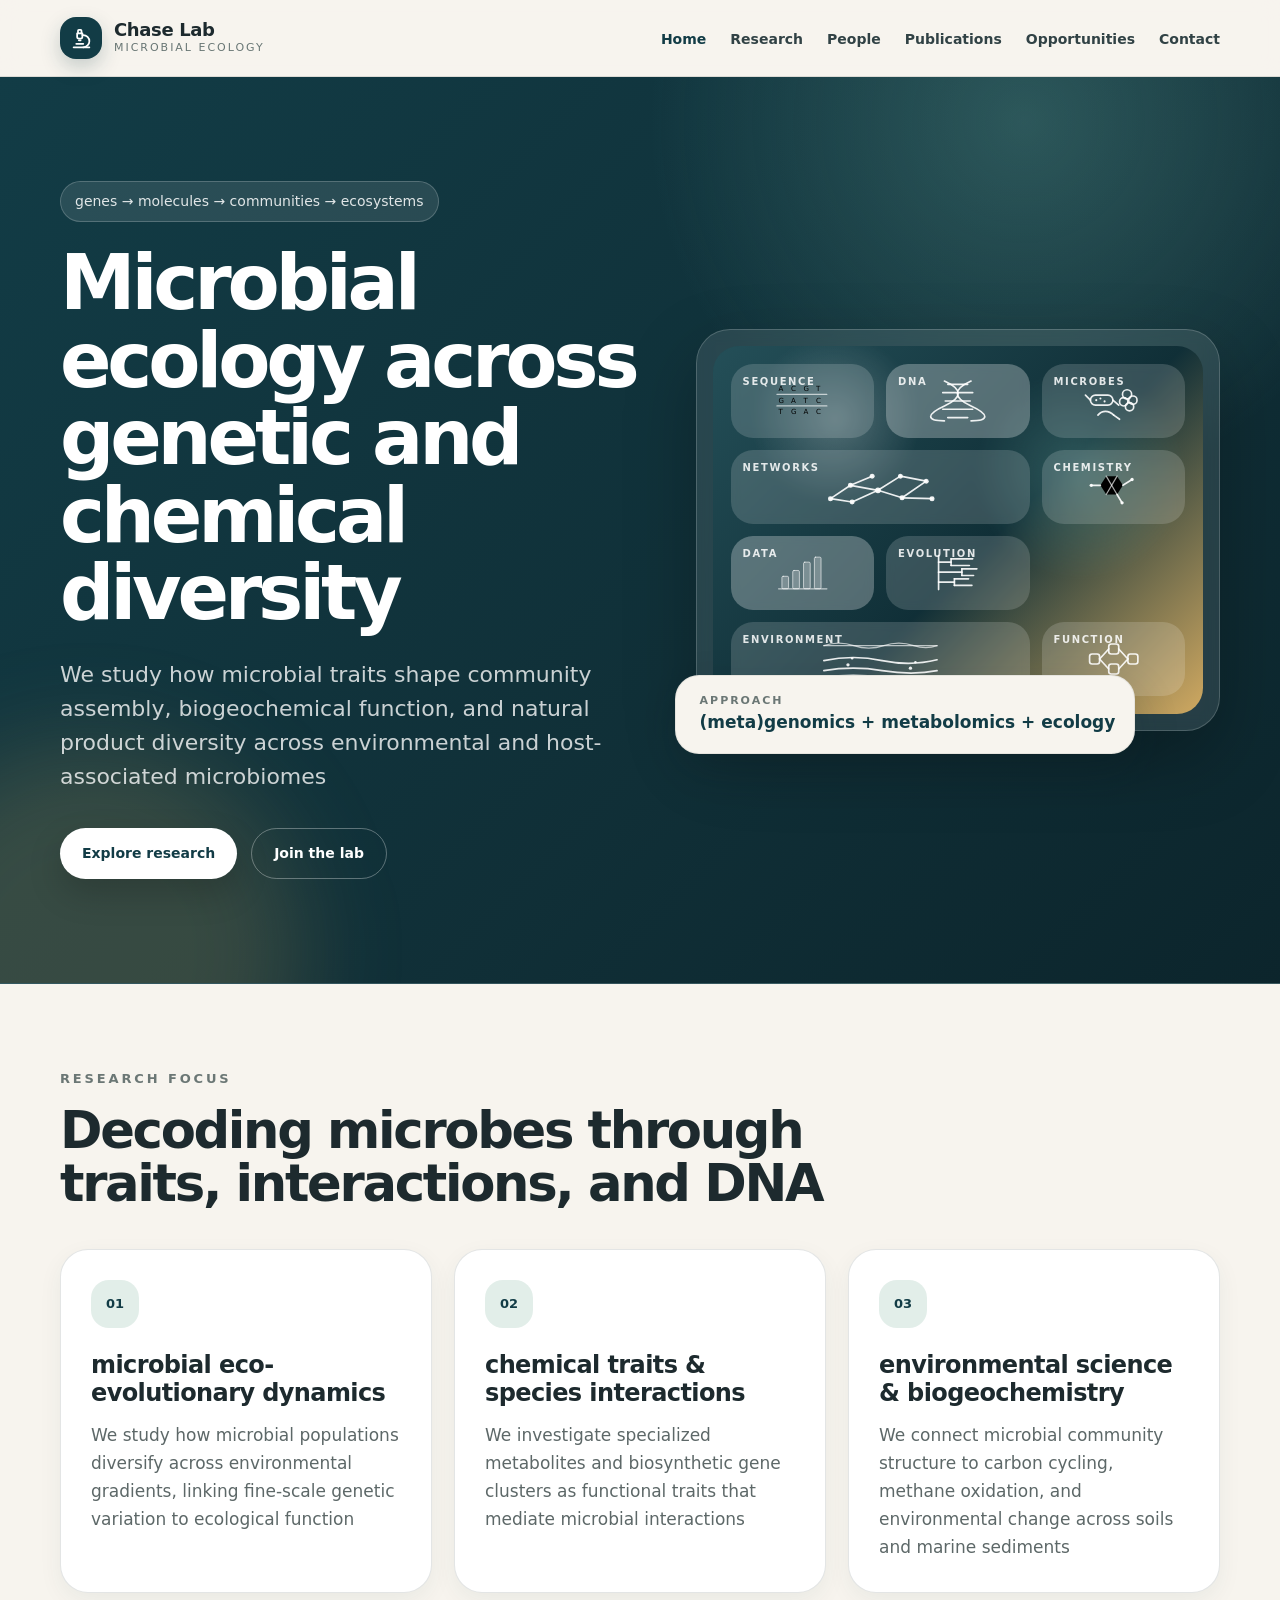
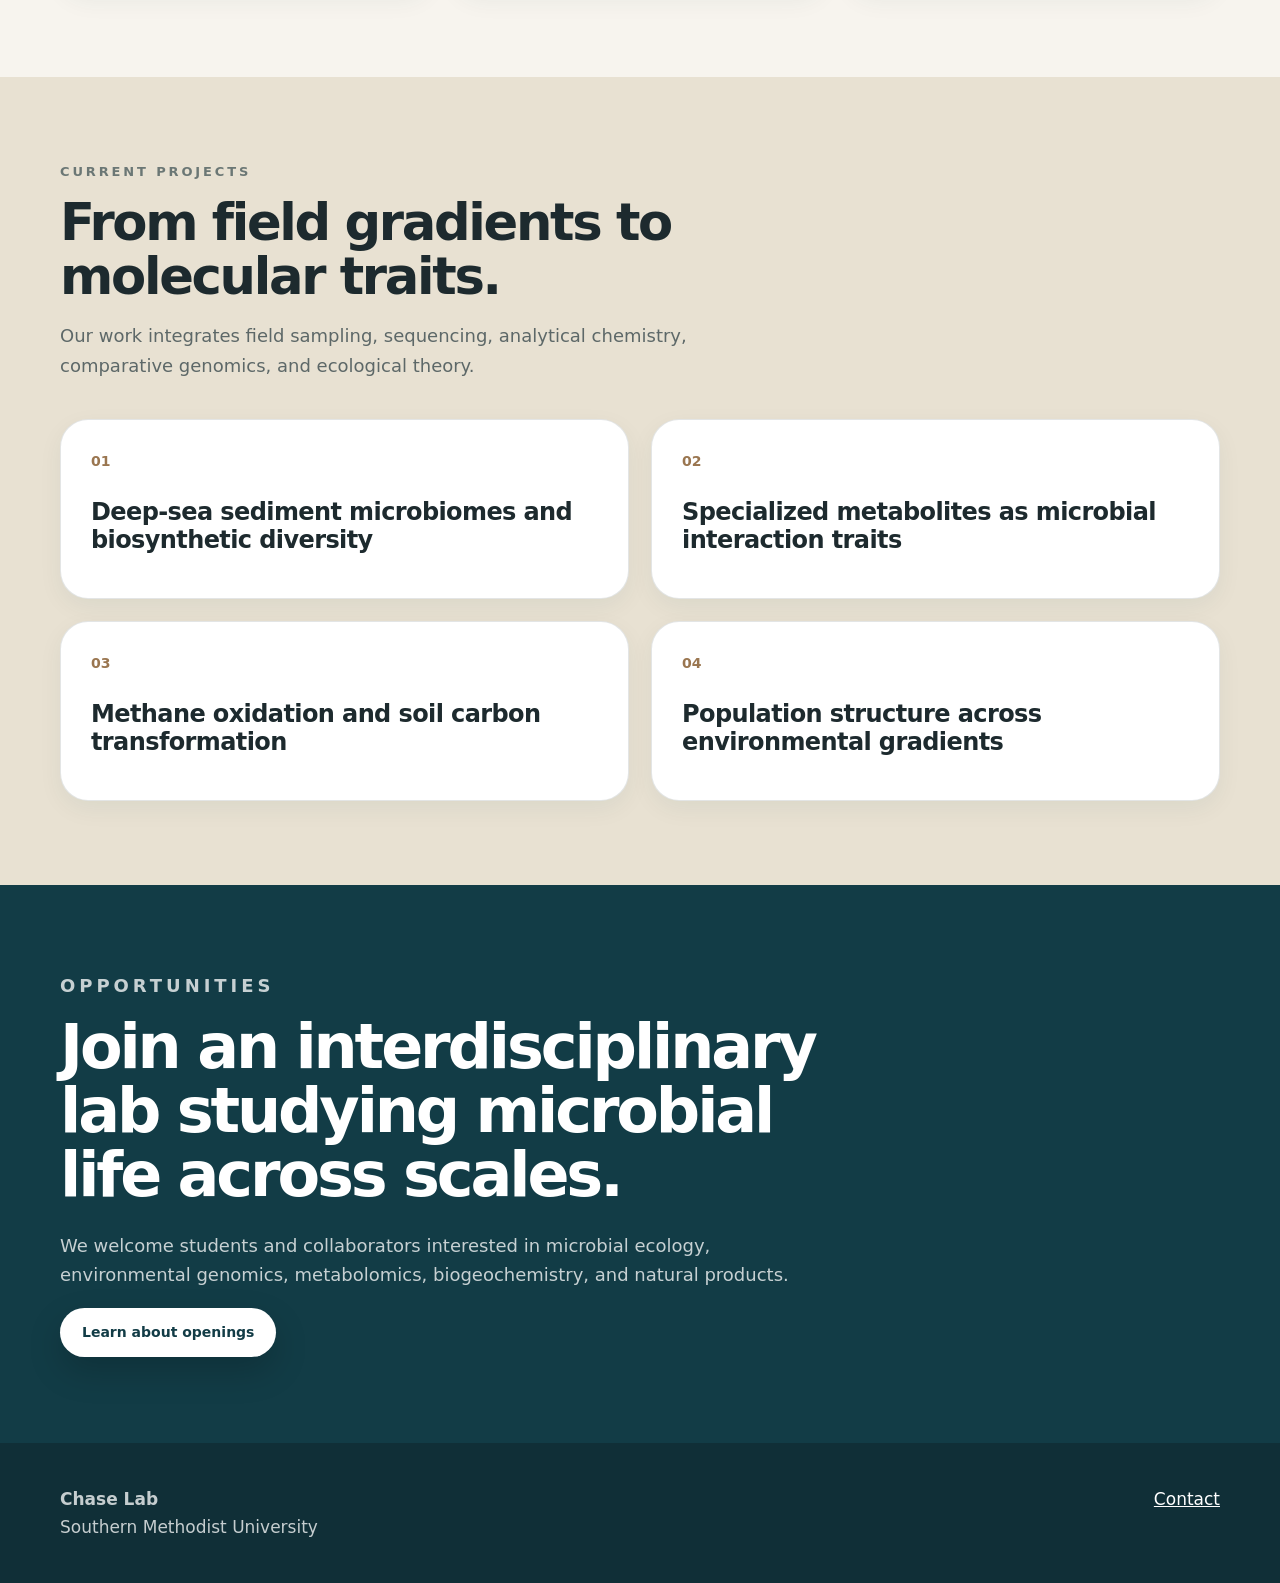
==== commit 24d965bc: "change icons" ====
--- a/index.html
+++ b/index.html
@@ -96,116 +96,190 @@
         <div class="hero-card">
 
           <!-- Abstract visual panel -->
-          <div class="abstract-panel">
-          
-            <div class="mosaic-panel panel-dna">
-              <span class="panel-label">DNA</span>
-              <svg viewBox="0 0 160 120" class="panel-svg" aria-hidden="true">
-                <path d="M55 18 C95 42, 95 78, 55 102" />
-                <path d="M105 18 C65 42, 65 78, 105 102" />
-                <line x1="63" y1="28" x2="97" y2="28" />
-                <line x1="55" y1="46" x2="105" y2="46" />
-                <line x1="50" y1="64" x2="110" y2="64" />
-                <line x1="55" y1="82" x2="105" y2="82" />
-                <line x1="63" y1="98" x2="97" y2="98" />
-              </svg>
-            </div>
-          
-            <div class="mosaic-panel panel-code">
-              <span class="panel-label">Code</span>
-              <svg viewBox="0 0 160 120" class="panel-svg" aria-hidden="true">
-                <path d="M52 30 L30 60 L52 90" />
-                <path d="M108 30 L130 60 L108 90" />
-                <line x1="68" y1="86" x2="94" y2="34" />
-                <line x1="48" y1="46" x2="88" y2="46" class="thin" />
-                <line x1="48" y1="60" x2="100" y2="60" class="thin" />
-                <line x1="48" y1="74" x2="80" y2="74" class="thin" />
-              </svg>
-            </div>
-          
-            <div class="mosaic-panel panel-microbe">
-              <span class="panel-label">Microbes</span>
-              <svg viewBox="0 0 160 120" class="panel-svg" aria-hidden="true">
-                <ellipse cx="55" cy="58" rx="24" ry="18" />
-                <ellipse cx="104" cy="52" rx="18" ry="14" />
-                <line x1="38" y1="42" x2="28" y2="30" />
-                <line x1="72" y1="70" x2="83" y2="84" />
-                <line x1="118" y1="42" x2="130" y2="32" />
-                <circle cx="47" cy="56" r="2.5" class="fill-dot" />
-                <circle cx="59" cy="60" r="2.5" class="fill-dot" />
-                <circle cx="100" cy="50" r="2.5" class="fill-dot" />
-              </svg>
-            </div>
-          
-            <div class="mosaic-panel panel-network span-2">
-              <span class="panel-label">Networks</span>
-              <svg viewBox="0 0 320 120" class="panel-svg" aria-hidden="true">
-                <line x1="34" y1="85" x2="88" y2="35" />
-                <line x1="88" y1="35" x2="154" y2="58" />
-                <line x1="154" y1="58" x2="208" y2="30" />
-                <line x1="154" y1="58" x2="186" y2="92" />
-                <line x1="186" y1="92" x2="274" y2="78" />
-                <circle cx="34" cy="85" r="5" class="fill-dot" />
-                <circle cx="88" cy="35" r="5" class="fill-dot" />
-                <circle cx="154" cy="58" r="5" class="fill-dot" />
-                <circle cx="208" cy="30" r="5" class="fill-dot" />
-                <circle cx="186" cy="92" r="5" class="fill-dot" />
-                <circle cx="274" cy="78" r="5" class="fill-dot" />
-              </svg>
-            </div>
-          
-            <div class="mosaic-panel panel-molecule">
-              <span class="panel-label">Molecules</span>
-              <svg viewBox="0 0 160 120" class="panel-svg" aria-hidden="true">
-                <line x1="42" y1="60" x2="72" y2="40" />
-                <line x1="72" y1="40" x2="106" y2="58" />
-                <line x1="72" y1="40" x2="72" y2="78" />
-                <line x1="72" y1="78" x2="110" y2="86" />
-                <circle cx="42" cy="60" r="6" class="fill-dot" />
-                <circle cx="72" cy="40" r="6" class="fill-dot" />
-                <circle cx="106" cy="58" r="6" class="fill-dot" />
-                <circle cx="72" cy="78" r="6" class="fill-dot" />
-                <circle cx="110" cy="86" r="6" class="fill-dot" />
-              </svg>
-            </div>
-          
-            <div class="mosaic-panel panel-bars">
-              <span class="panel-label">Data</span>
-              <svg viewBox="0 0 160 120" class="panel-svg" aria-hidden="true">
-                <rect x="28" y="72" width="18" height="24" rx="3" class="fill-soft" />
-                <rect x="56" y="58" width="18" height="38" rx="3" class="fill-soft" />
-                <rect x="84" y="40" width="18" height="56" rx="3" class="fill-soft" />
-                <rect x="112" y="26" width="18" height="70" rx="3" class="fill-soft" />
-              </svg>
-            </div>
-          
-            <div class="mosaic-panel panel-sequence">
-              <span class="panel-label">Sequence</span>
-              <svg viewBox="0 0 160 120" class="panel-svg" aria-hidden="true">
-                <line x1="28" y1="34" x2="132" y2="34" class="thin" />
-                <line x1="28" y1="54" x2="118" y2="54" class="thin" />
-                <line x1="28" y1="74" x2="126" y2="74" class="thin" />
-                <line x1="28" y1="94" x2="102" y2="94" class="thin" />
-                <circle cx="54" cy="34" r="4" class="fill-dot" />
-                <circle cx="90" cy="54" r="4" class="fill-dot" />
-                <circle cx="72" cy="74" r="4" class="fill-dot" />
-                <circle cx="116" cy="94" r="4" class="fill-dot" />
-              </svg>
-            </div>
-          
-            <div class="mosaic-panel panel-ecology span-2">
-              <span class="panel-label">Ecology</span>
-              <svg viewBox="0 0 320 120" class="panel-svg" aria-hidden="true">
-                <path d="M28 88 C54 58, 86 58, 112 86 C134 56, 162 54, 188 82 C212 52, 244 52, 286 78" />
-                <circle cx="62" cy="46" r="8" />
-                <circle cx="126" cy="34" r="5" />
-                <circle cx="224" cy="40" r="7" />
-                <line x1="62" y1="54" x2="62" y2="70" />
-                <line x1="224" y1="47" x2="224" y2="63" />
-              </svg>
-            </div>
-          
-          </div>
+        <div class="abstract-panel">
+        
+          <!-- 1. Sequence / ACGT -->
+          <div class="mosaic-panel panel-seq">
+            <span class="panel-label">Sequence</span>
+            <svg viewBox="0 0 160 120" class="panel-svg" aria-hidden="true">
+              <text x="22" y="36" class="panel-text">A</text>
+              <text x="52" y="36" class="panel-text">C</text>
+              <text x="82" y="36" class="panel-text">G</text>
+              <text x="112" y="36" class="panel-text">T</text>
+        
+              <text x="22" y="64" class="panel-text soft">G</text>
+              <text x="52" y="64" class="panel-text soft">A</text>
+              <text x="82" y="64" class="panel-text soft">T</text>
+              <text x="112" y="64" class="panel-text soft">C</text>
+        
+              <text x="22" y="92" class="panel-text">T</text>
+              <text x="52" y="92" class="panel-text">G</text>
+              <text x="82" y="92" class="panel-text">A</text>
+              <text x="112" y="92" class="panel-text">C</text>
+        
+              <line x1="18" y1="44" x2="138" y2="44" class="thin" />
+              <line x1="18" y1="72" x2="138" y2="72" class="thin" />
+            </svg>
+          </div>
+        
+          <!-- 2. DNA helix -->
+          <div class="mosaic-panel panel-helix">
+            <span class="panel-label">DNA</span>
+            <svg viewBox="0 0 160 120" class="panel-svg" aria-hidden="true">
+              <path d="M48 12 C92 32, 92 52, 48 72 C4 92, 4 108, 48 108" />
+              <path d="M112 12 C68 32, 68 52, 112 72 C156 92, 156 108, 112 108" />
+              <line x1="56" y1="20" x2="104" y2="20" />
+              <line x1="44" y1="40" x2="116" y2="40" />
+              <line x1="50" y1="60" x2="110" y2="60" />
+              <line x1="44" y1="80" x2="116" y2="80" />
+              <line x1="56" y1="100" x2="104" y2="100" />
+            </svg>
+          </div>
+        
+          <!-- 3. Microbes -->
+          <div class="mosaic-panel panel-microbe">
+            <span class="panel-label">Microbes</span>
+            <svg viewBox="0 0 160 120" class="panel-svg" aria-hidden="true">
+              <!-- rod-shaped bacterium -->
+              <rect x="24" y="46" width="54" height="24" rx="12" />
+              <line x1="24" y1="58" x2="12" y2="46" />
+              <line x1="78" y1="58" x2="92" y2="70" />
+              <circle cx="38" cy="58" r="2.5" class="fill-dot" />
+              <circle cx="48" cy="54" r="2.5" class="fill-dot" />
+              <circle cx="58" cy="61" r="2.5" class="fill-dot" />
+        
+              <!-- coccus cluster -->
+              <circle cx="112" cy="44" r="11" />
+              <circle cx="126" cy="58" r="10" />
+              <circle cx="104" cy="62" r="10" />
+              <circle cx="118" cy="74" r="10" />
+        
+              <!-- curved microbe -->
+              <path d="M42 94 C52 82, 68 82, 80 94" />
+              <line x1="80" y1="94" x2="94" y2="104" />
+            </svg>
+          </div>
+        
+          <!-- 4. Network -->
+          <div class="mosaic-panel panel-network span-2">
+            <span class="panel-label">Networks</span>
+            <svg viewBox="0 0 320 120" class="panel-svg" aria-hidden="true">
+              <line x1="40" y1="88" x2="88" y2="56" />
+              <line x1="40" y1="88" x2="92" y2="96" />
+              <line x1="88" y1="56" x2="140" y2="34" />
+              <line x1="88" y1="56" x2="154" y2="68" />
+              <line x1="92" y1="96" x2="154" y2="68" />
+              <line x1="154" y1="68" x2="208" y2="34" />
+              <line x1="154" y1="68" x2="212" y2="86" />
+              <line x1="208" y1="34" x2="270" y2="46" />
+              <line x1="212" y1="86" x2="270" y2="46" />
+              <line x1="212" y1="86" x2="284" y2="88" />
+        
+              <circle cx="40" cy="88" r="6" class="fill-dot" />
+              <circle cx="88" cy="56" r="6" class="fill-dot" />
+              <circle cx="92" cy="96" r="6" class="fill-dot" />
+              <circle cx="140" cy="34" r="6" class="fill-dot" />
+              <circle cx="154" cy="68" r="7" class="fill-dot" />
+              <circle cx="208" cy="34" r="6" class="fill-dot" />
+              <circle cx="212" cy="86" r="6" class="fill-dot" />
+              <circle cx="270" cy="46" r="6" class="fill-dot" />
+              <circle cx="284" cy="88" r="6" class="fill-dot" />
+            </svg>
+          </div>
+        
+          <!-- 5. Molecules -->
+          <div class="mosaic-panel panel-molecule">
+            <span class="panel-label">Chemistry</span>
+            <svg viewBox="0 0 160 120" class="panel-svg" aria-hidden="true">
+              <!-- aromatic ring -->
+              <polygon points="62,34 88,34 102,56 88,78 62,78 48,56" />
+              <line x1="62" y1="34" x2="88" y2="78" class="thin" />
+              <line x1="88" y1="34" x2="62" y2="78" class="thin" />
+        
+              <!-- substituents -->
+              <line x1="48" y1="56" x2="26" y2="56" />
+              <line x1="102" y1="56" x2="124" y2="42" />
+              <line x1="88" y1="78" x2="100" y2="98" />
+        
+              <circle cx="26" cy="56" r="4" class="fill-dot" />
+              <circle cx="124" cy="42" r="4" class="fill-dot" />
+              <circle cx="100" cy="98" r="4" class="fill-dot" />
+            </svg>
+          </div>
+        
+          <!-- 6. Data -->
+          <div class="mosaic-panel panel-bars">
+            <span class="panel-label">Data</span>
+            <svg viewBox="0 0 160 120" class="panel-svg" aria-hidden="true">
+              <line x1="22" y1="98" x2="138" y2="98" class="thin" />
+              <rect x="30" y="68" width="16" height="30" rx="3" class="fill-soft" />
+              <rect x="56" y="54" width="16" height="44" rx="3" class="fill-soft" />
+              <rect x="82" y="34" width="16" height="64" rx="3" class="fill-soft" />
+              <rect x="108" y="22" width="16" height="76" rx="3" class="fill-soft" />
+            </svg>
+          </div>
+        
+          <!-- 7. Phylogeny -->
+          <div class="mosaic-panel panel-tree">
+            <span class="panel-label">Evolution</span>
+            <svg viewBox="0 0 160 120" class="panel-svg" aria-hidden="true">
+              <line x1="34" y1="18" x2="34" y2="100" />
+              <line x1="34" y1="34" x2="64" y2="34" />
+              <line x1="34" y1="58" x2="90" y2="58" />
+              <line x1="34" y1="82" x2="72" y2="82" />
+        
+              <line x1="64" y1="26" x2="64" y2="42" />
+              <line x1="64" y1="26" x2="116" y2="26" />
+              <line x1="64" y1="42" x2="108" y2="42" />
+        
+              <line x1="90" y1="50" x2="90" y2="66" />
+              <line x1="90" y1="50" x2="126" y2="50" />
+              <line x1="90" y1="66" x2="118" y2="66" />
+        
+              <line x1="72" y1="74" x2="72" y2="90" />
+              <line x1="72" y1="74" x2="106" y2="74" />
+              <line x1="72" y1="90" x2="114" y2="90" />
+            </svg>
+          </div>
+        
+          <!-- 8. Environment -->
+          <div class="mosaic-panel panel-env span-2">
+            <span class="panel-label">Environment</span>
+            <svg viewBox="0 0 320 120" class="panel-svg" aria-hidden="true">
+              <!-- water / surface -->
+              <line x1="24" y1="28" x2="296" y2="28" class="thin" />
+              <path d="M24 28 C48 20, 72 20, 96 28 C120 36, 144 36, 168 28 C192 20, 216 20, 240 28 C264 36, 280 34, 296 28" class="thin" />
+        
+              <!-- sediment layers -->
+              <path d="M24 64 C72 54, 118 54, 164 64 C214 74, 256 72, 296 62" />
+              <path d="M24 88 C72 80, 118 80, 164 88 C214 96, 256 96, 296 88" />
+              <path d="M24 104 C72 98, 118 98, 164 104 C214 110, 256 110, 296 104" />
+        
+              <!-- methane / chemistry bubbles -->
+              <circle cx="82" cy="74" r="4" class="fill-dot" />
+              <circle cx="92" cy="58" r="3" class="fill-dot" />
+              <circle cx="232" cy="82" r="4" class="fill-dot" />
+              <circle cx="244" cy="68" r="3" class="fill-dot" />
+            </svg>
+          </div>
+        
+          <!-- 9. Metabolism -->
+          <div class="mosaic-panel panel-pathway">
+            <span class="panel-label">Function</span>
+            <svg viewBox="0 0 160 120" class="panel-svg" aria-hidden="true">
+              <rect x="22" y="48" width="24" height="24" rx="6" />
+              <rect x="68" y="24" width="24" height="24" rx="6" />
+              <rect x="68" y="72" width="24" height="24" rx="6" />
+              <rect x="114" y="48" width="24" height="24" rx="6" />
+        
+              <line x1="46" y1="60" x2="68" y2="36" />
+              <line x1="46" y1="60" x2="68" y2="84" />
+              <line x1="92" y1="36" x2="114" y2="60" />
+              <line x1="92" y1="84" x2="114" y2="60" />
+            </svg>
+          </div>
+        
+        </div>
 
           <!-- Approach bubble -->
           <div class="approach-tag">
--- a/assets/styles.css
+++ b/assets/styles.css
@@ -246,17 +246,86 @@
   backdrop-filter: blur(8px);
 }
 
+/* =======================================================
+   Hero mosaic artwork
+   ======================================================= */
+
 .abstract-panel {
   aspect-ratio: 4 / 3;
   border-radius: 26px;
-  padding: 24px;
+  padding: 18px;
   display: grid;
   grid-template-columns: repeat(3, 1fr);
   gap: 12px;
   background:
-    radial-gradient(circle at 25% 20%, rgba(255, 255, 255, .45), transparent 18%),
-    radial-gradient(circle at 75% 35%, rgba(104, 167, 159, .7), transparent 22%),
+    radial-gradient(circle at 25% 20%, rgba(255,255,255,.24), transparent 18%),
+    radial-gradient(circle at 75% 35%, rgba(104,167,159,.36), transparent 24%),
     linear-gradient(135deg, #244f58, #102f37 55%, #d0a961);
+}
+
+.mosaic-panel {
+  position: relative;
+  border-radius: 22px;
+  padding: 12px;
+  background: rgba(255,255,255,.16);
+  backdrop-filter: blur(4px);
+  -webkit-backdrop-filter: blur(4px);
+  overflow: hidden;
+}
+
+.mosaic-panel:nth-child(2),
+.mosaic-panel:nth-child(6) {
+  background: rgba(255,255,255,.28);
+}
+
+.span-2 {
+  grid-column: span 2;
+}
+
+.panel-label {
+  position: absolute;
+  top: 10px;
+  left: 12px;
+  z-index: 2;
+  color: rgba(255,255,255,.86);
+  font-size: 10px;
+  font-weight: 800;
+  text-transform: uppercase;
+  letter-spacing: .16em;
+}
+
+.panel-svg {
+  width: 100%;
+  height: 100%;
+  display: block;
+}
+
+.panel-svg path,
+.panel-svg line,
+.panel-svg ellipse,
+.panel-svg circle,
+.panel-svg rect {
+  fill: none;
+  stroke: rgba(255,255,255,.90);
+  stroke-width: 4;
+  stroke-linecap: round;
+  stroke-linejoin: round;
+}
+
+.panel-svg .thin {
+  stroke-width: 3;
+  opacity: .72;
+}
+
+.panel-svg .fill-dot {
+  fill: rgba(255,255,255,.92);
+  stroke: none;
+}
+
+.panel-svg .fill-soft {
+  fill: rgba(255,255,255,.22);
+  stroke: rgba(255,255,255,.72);
+  stroke-width: 2;
 }
 
 .abstract-panel div {
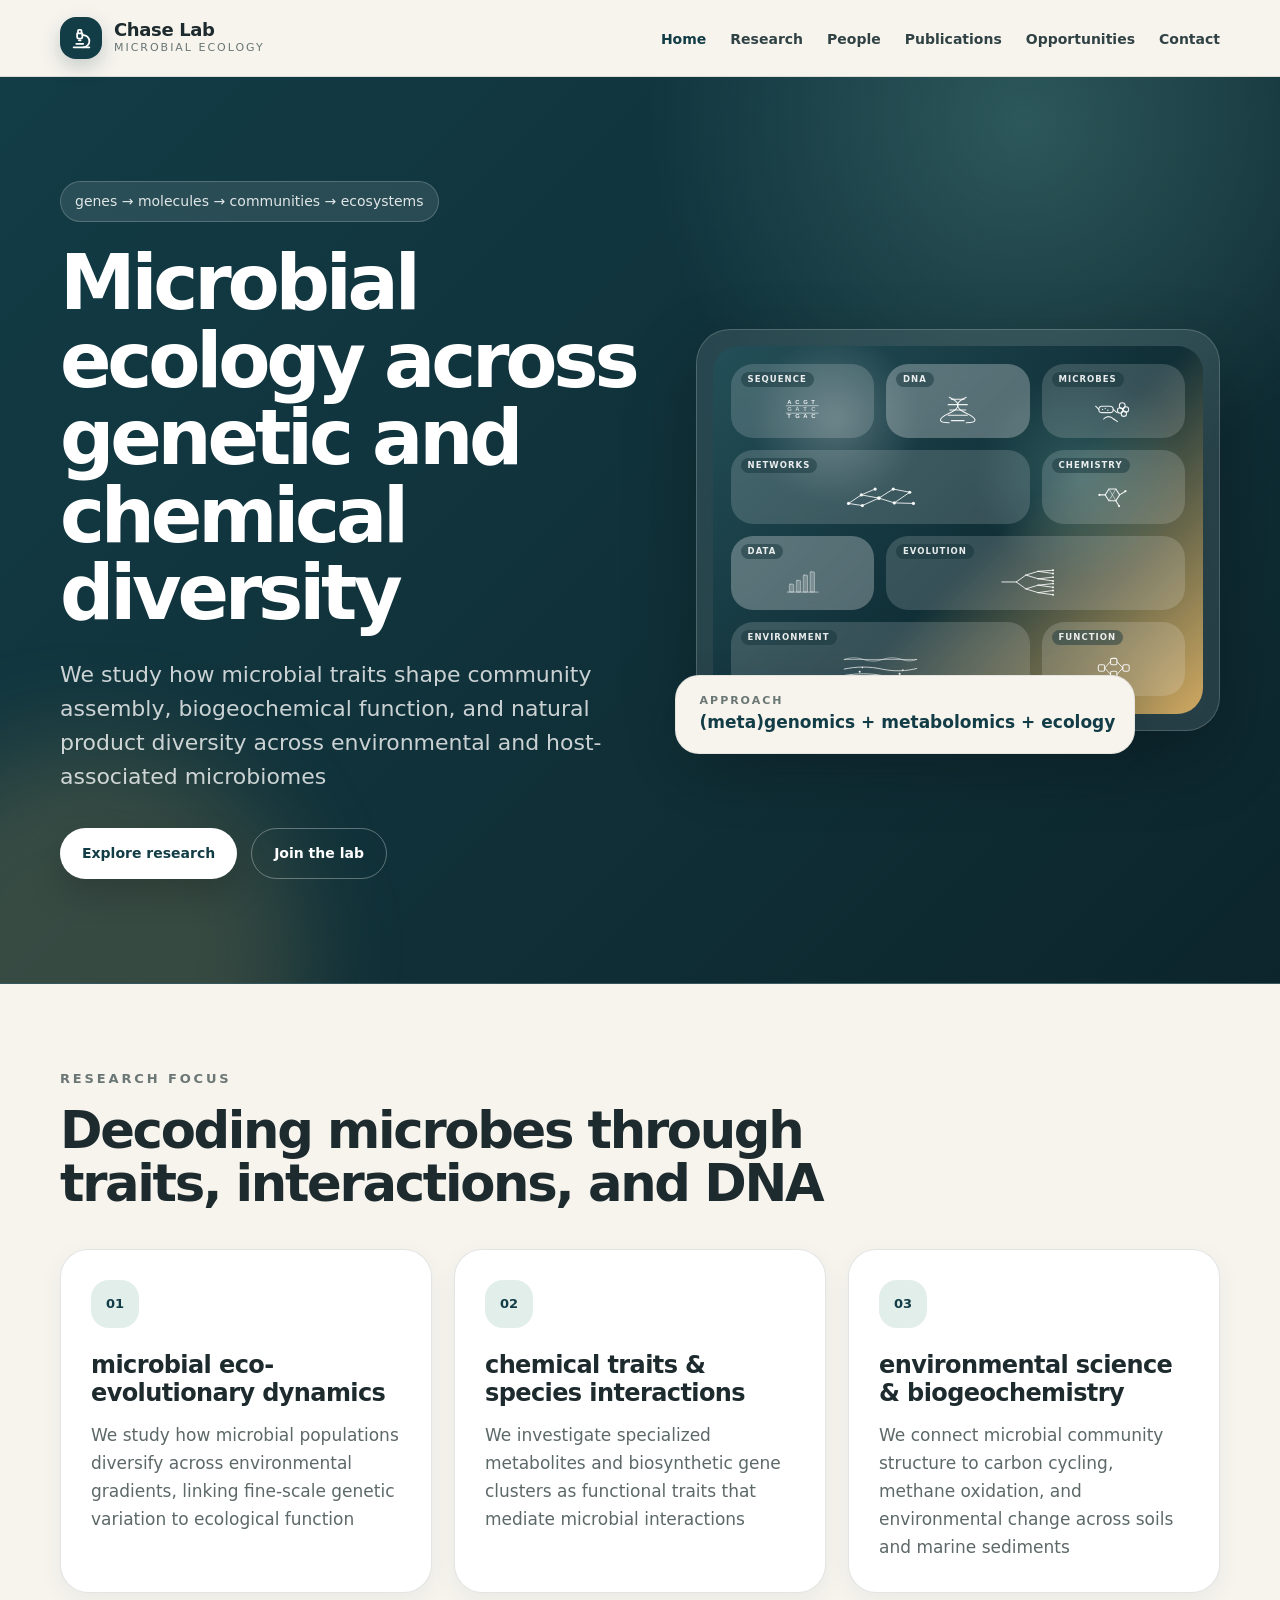
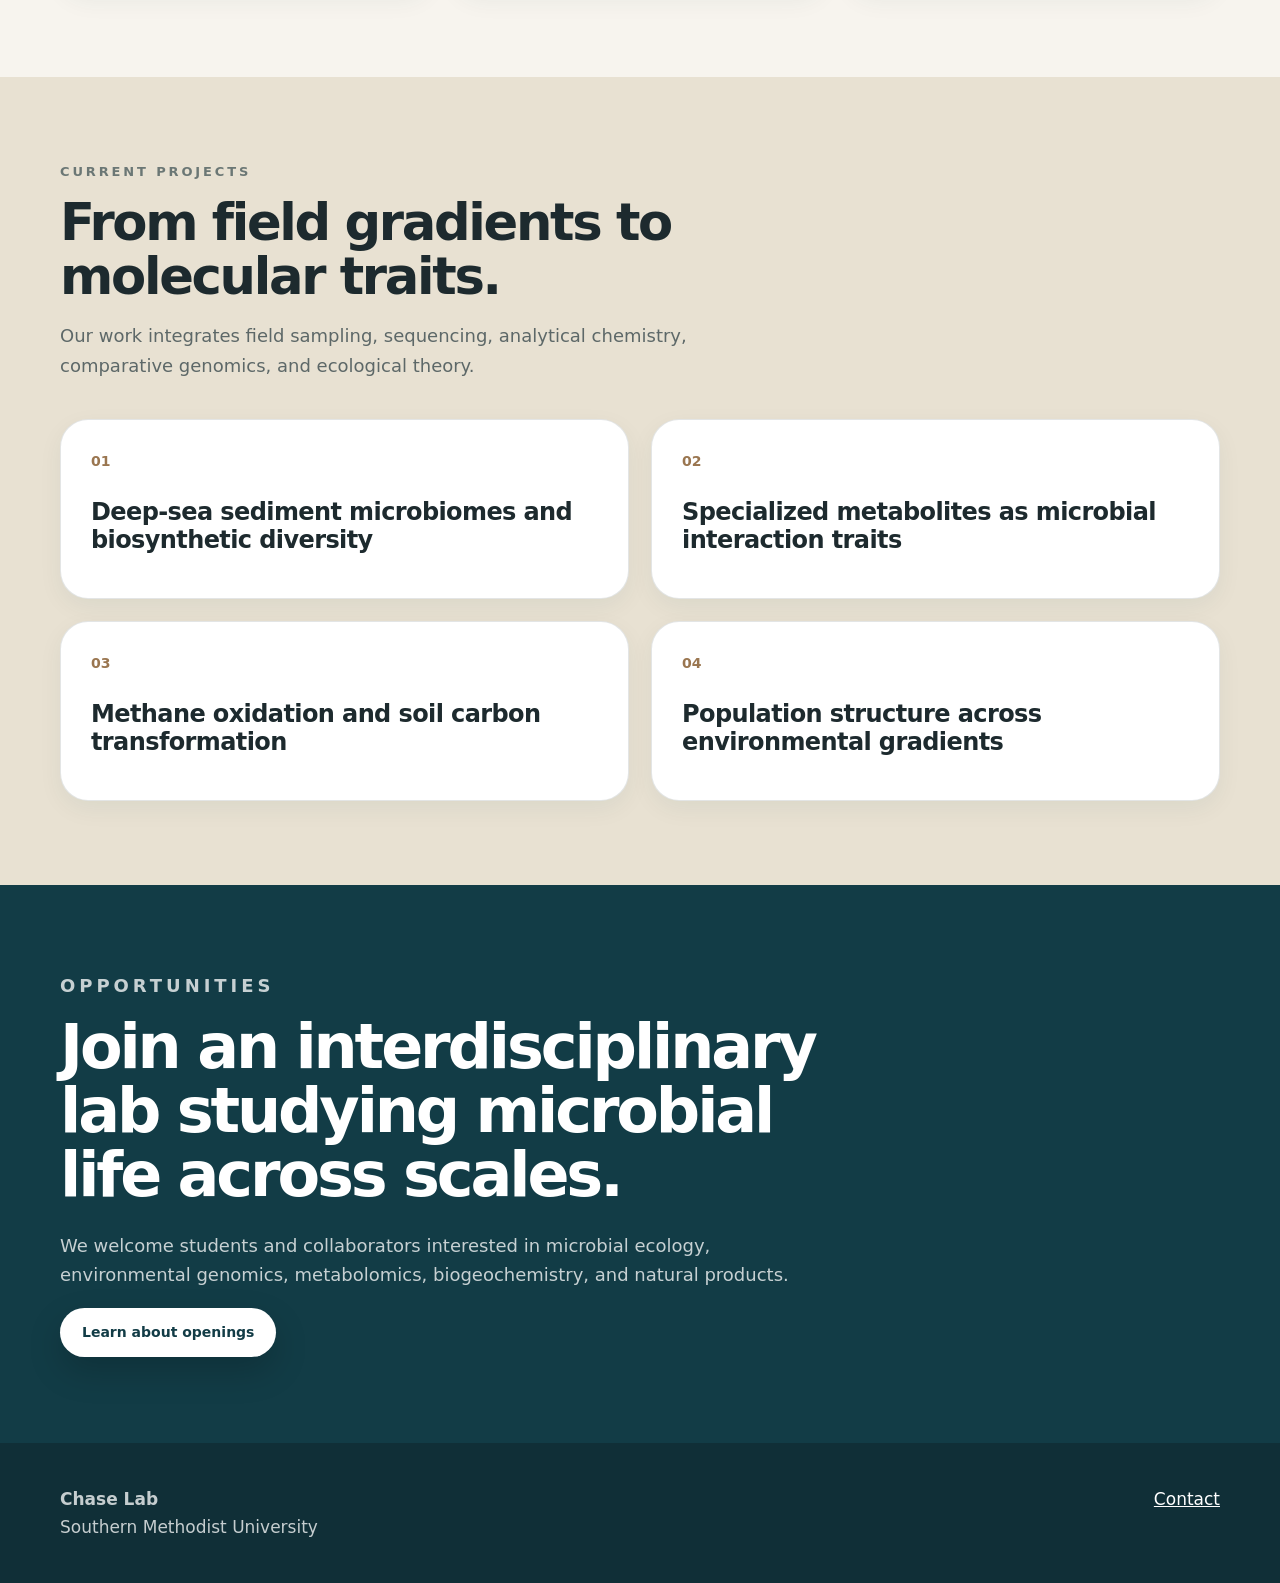
==== commit 10185067: "Update index.html" ====
--- a/index.html
+++ b/index.html
@@ -219,26 +219,48 @@
             </svg>
           </div>
         
-          <!-- 7. Phylogeny -->
-          <div class="mosaic-panel panel-tree">
+          <!-- 7. Phylogeny / evolution -->
+          <div class="mosaic-panel panel-tree span-2">
             <span class="panel-label">Evolution</span>
-            <svg viewBox="0 0 160 120" class="panel-svg" aria-hidden="true">
-              <line x1="34" y1="18" x2="34" y2="100" />
-              <line x1="34" y1="34" x2="64" y2="34" />
-              <line x1="34" y1="58" x2="90" y2="58" />
-              <line x1="34" y1="82" x2="72" y2="82" />
-        
-              <line x1="64" y1="26" x2="64" y2="42" />
-              <line x1="64" y1="26" x2="116" y2="26" />
-              <line x1="64" y1="42" x2="108" y2="42" />
-        
-              <line x1="90" y1="50" x2="90" y2="66" />
-              <line x1="90" y1="50" x2="126" y2="50" />
-              <line x1="90" y1="66" x2="118" y2="66" />
-        
-              <line x1="72" y1="74" x2="72" y2="90" />
-              <line x1="72" y1="74" x2="106" y2="74" />
-              <line x1="72" y1="90" x2="114" y2="90" />
+          
+            <svg viewBox="0 0 320 120" class="panel-svg" aria-hidden="true">
+              <!-- trunk -->
+              <line x1="34" y1="60" x2="88" y2="60" />
+          
+              <!-- first split -->
+              <line x1="88" y1="60" x2="124" y2="34" />
+              <line x1="88" y1="60" x2="124" y2="86" />
+          
+              <!-- upper clade -->
+              <line x1="124" y1="34" x2="170" y2="20" />
+              <line x1="124" y1="34" x2="170" y2="48" />
+          
+              <!-- lower clade -->
+              <line x1="124" y1="86" x2="170" y2="72" />
+              <line x1="124" y1="86" x2="170" y2="100" />
+          
+              <!-- second-level splits -->
+              <line x1="170" y1="20" x2="226" y2="16" />
+              <line x1="170" y1="20" x2="226" y2="28" />
+          
+              <line x1="170" y1="48" x2="226" y2="42" />
+              <line x1="170" y1="48" x2="226" y2="56" />
+          
+              <line x1="170" y1="72" x2="226" y2="66" />
+              <line x1="170" y1="72" x2="226" y2="80" />
+          
+              <line x1="170" y1="100" x2="226" y2="92" />
+              <line x1="170" y1="100" x2="226" y2="108" />
+          
+              <!-- tips -->
+              <circle cx="226" cy="16" r="3.5" class="fill-dot" />
+              <circle cx="226" cy="28" r="3.5" class="fill-dot" />
+              <circle cx="226" cy="42" r="3.5" class="fill-dot" />
+              <circle cx="226" cy="56" r="3.5" class="fill-dot" />
+              <circle cx="226" cy="66" r="3.5" class="fill-dot" />
+              <circle cx="226" cy="80" r="3.5" class="fill-dot" />
+              <circle cx="226" cy="92" r="3.5" class="fill-dot" />
+              <circle cx="226" cy="108" r="3.5" class="fill-dot" />
             </svg>
           </div>
         
--- a/assets/styles.css
+++ b/assets/styles.css
@@ -266,8 +266,8 @@
 .mosaic-panel {
   position: relative;
   border-radius: 22px;
-  padding: 12px;
-  background: rgba(255,255,255,.16);
+  padding: 30px 12px 12px;
+  background: rgba(255, 255, 255, .16);
   backdrop-filter: blur(4px);
   -webkit-backdrop-filter: blur(4px);
   overflow: hidden;
@@ -284,14 +284,20 @@
 
 .panel-label {
   position: absolute;
-  top: 10px;
-  left: 12px;
+  top: 8px;
+  left: 10px;
   z-index: 2;
-  color: rgba(255,255,255,.86);
-  font-size: 10px;
+  display: inline-flex;
+  align-items: center;
+  padding: 3px 7px;
+  border-radius: 999px;
+  background: rgba(16, 47, 55, .45);
+  color: rgba(255, 255, 255, .90);
+  font-size: 8.5px;
   font-weight: 800;
   text-transform: uppercase;
-  letter-spacing: .16em;
+  letter-spacing: .12em;
+  line-height: 1;
 }
 
 .panel-svg {
@@ -328,20 +334,34 @@
   stroke-width: 2;
 }
 
-.abstract-panel div {
-  border-radius: 22px;
-  background: rgba(255, 255, 255, .16);
-  backdrop-filter: blur(4px);
-}
-
-.abstract-panel div:nth-child(2),
-.abstract-panel div:nth-child(6) {
-  background: rgba(255, 255, 255, .28);
-}
-
-.abstract-panel div:nth-child(4),
-.abstract-panel div:nth-child(8) {
-  grid-column: span 2;
+.panel-svg polygon {
+  fill: none;
+  stroke: rgba(255, 255, 255, .90);
+  stroke-width: 4;
+  stroke-linecap: round;
+  stroke-linejoin: round;
+}
+
+.panel-text {
+  fill: rgba(255, 255, 255, .92);
+  font-size: 22px;
+  font-weight: 800;
+  font-family: Inter, Arial, sans-serif;
+}
+
+.panel-text.soft {
+  opacity: .7;
+}
+
+.panel-tree .panel-svg line,
+.panel-network .panel-svg line,
+.panel-pathway .panel-svg line {
+  stroke-width: 3.5;
+}
+
+.panel-env .panel-svg path,
+.panel-env .panel-svg line {
+  stroke-width: 3;
 }
 
 .approach-tag {
@@ -628,6 +648,22 @@
     white-space: normal;
   }
 
+  .abstract-panel {
+    gap: 10px;
+    padding: 12px;
+  }
+  
+  .mosaic-panel {
+    border-radius: 16px;
+    padding: 10px;
+  }
+  
+  .panel-label {
+    top: 8px;
+    left: 10px;
+    font-size: 9px;
+  }
+
   .grid-3,
   .grid-2,
   .people-grid {
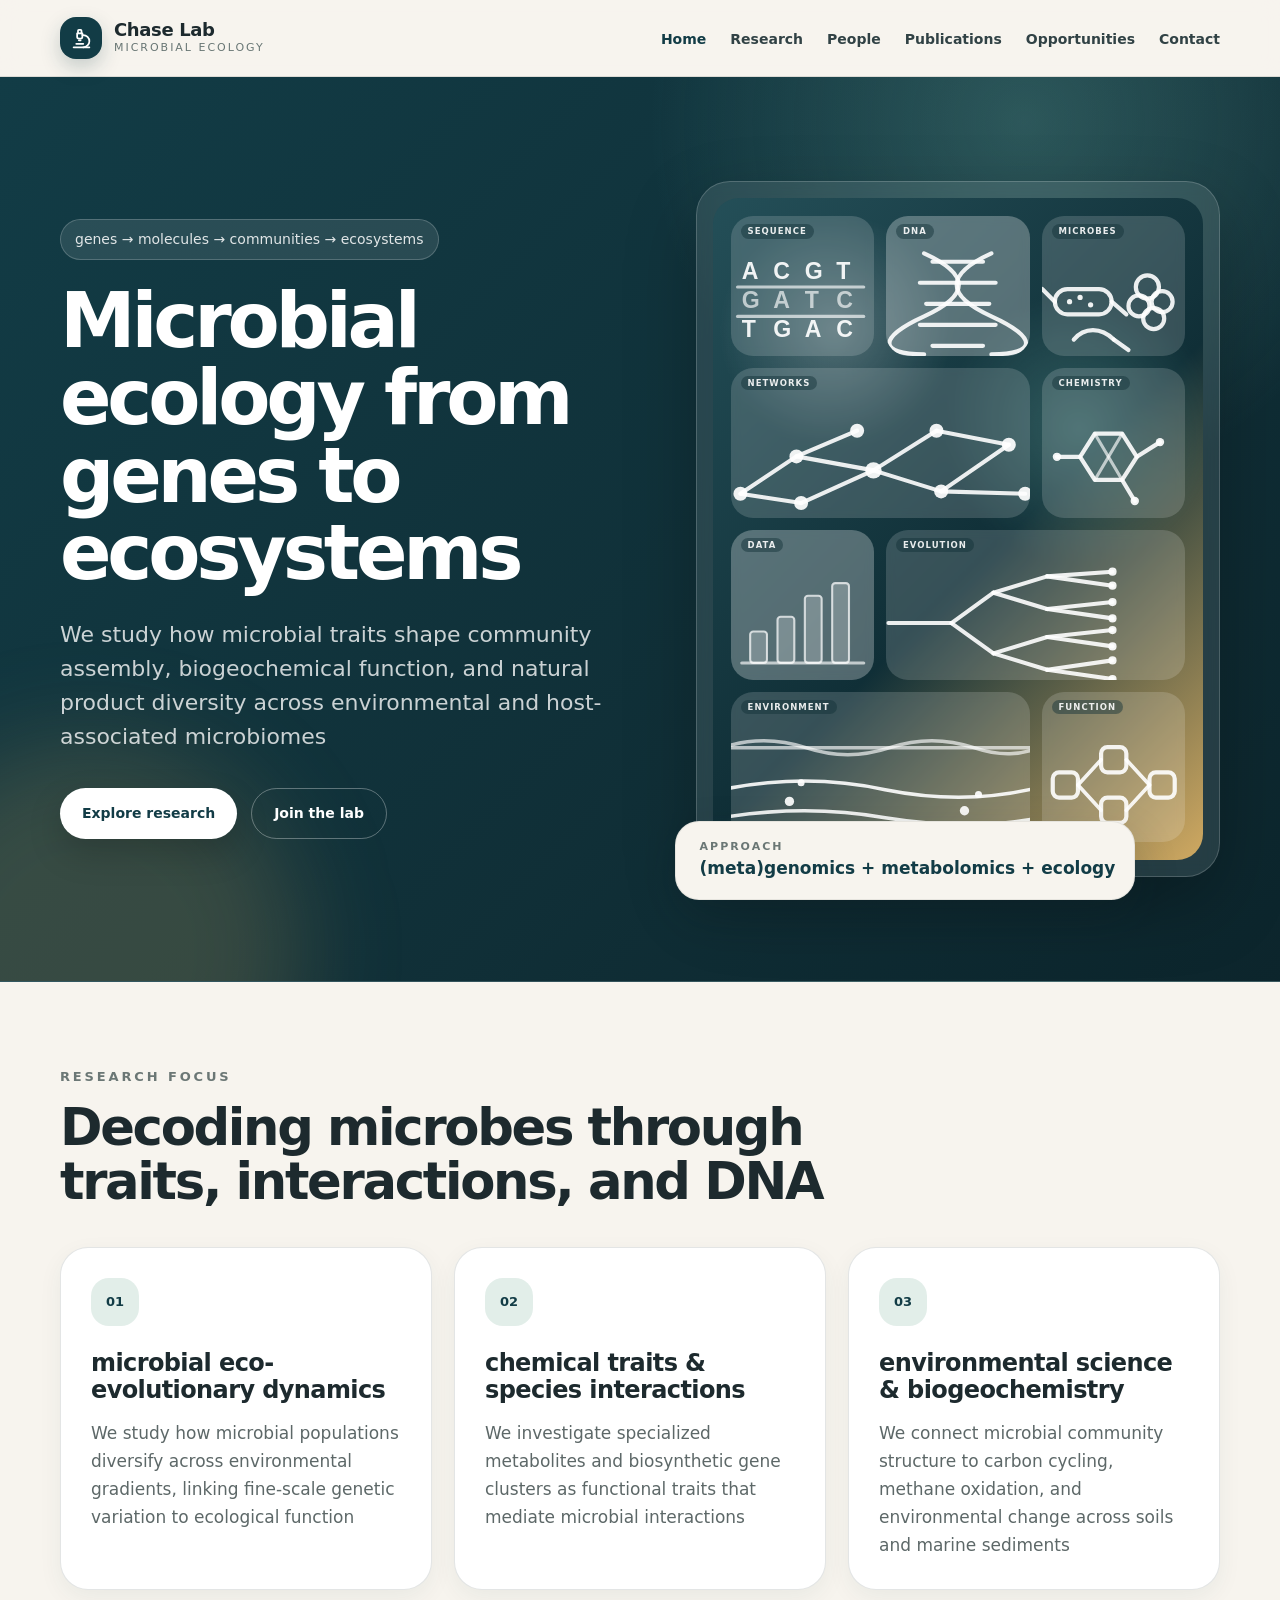
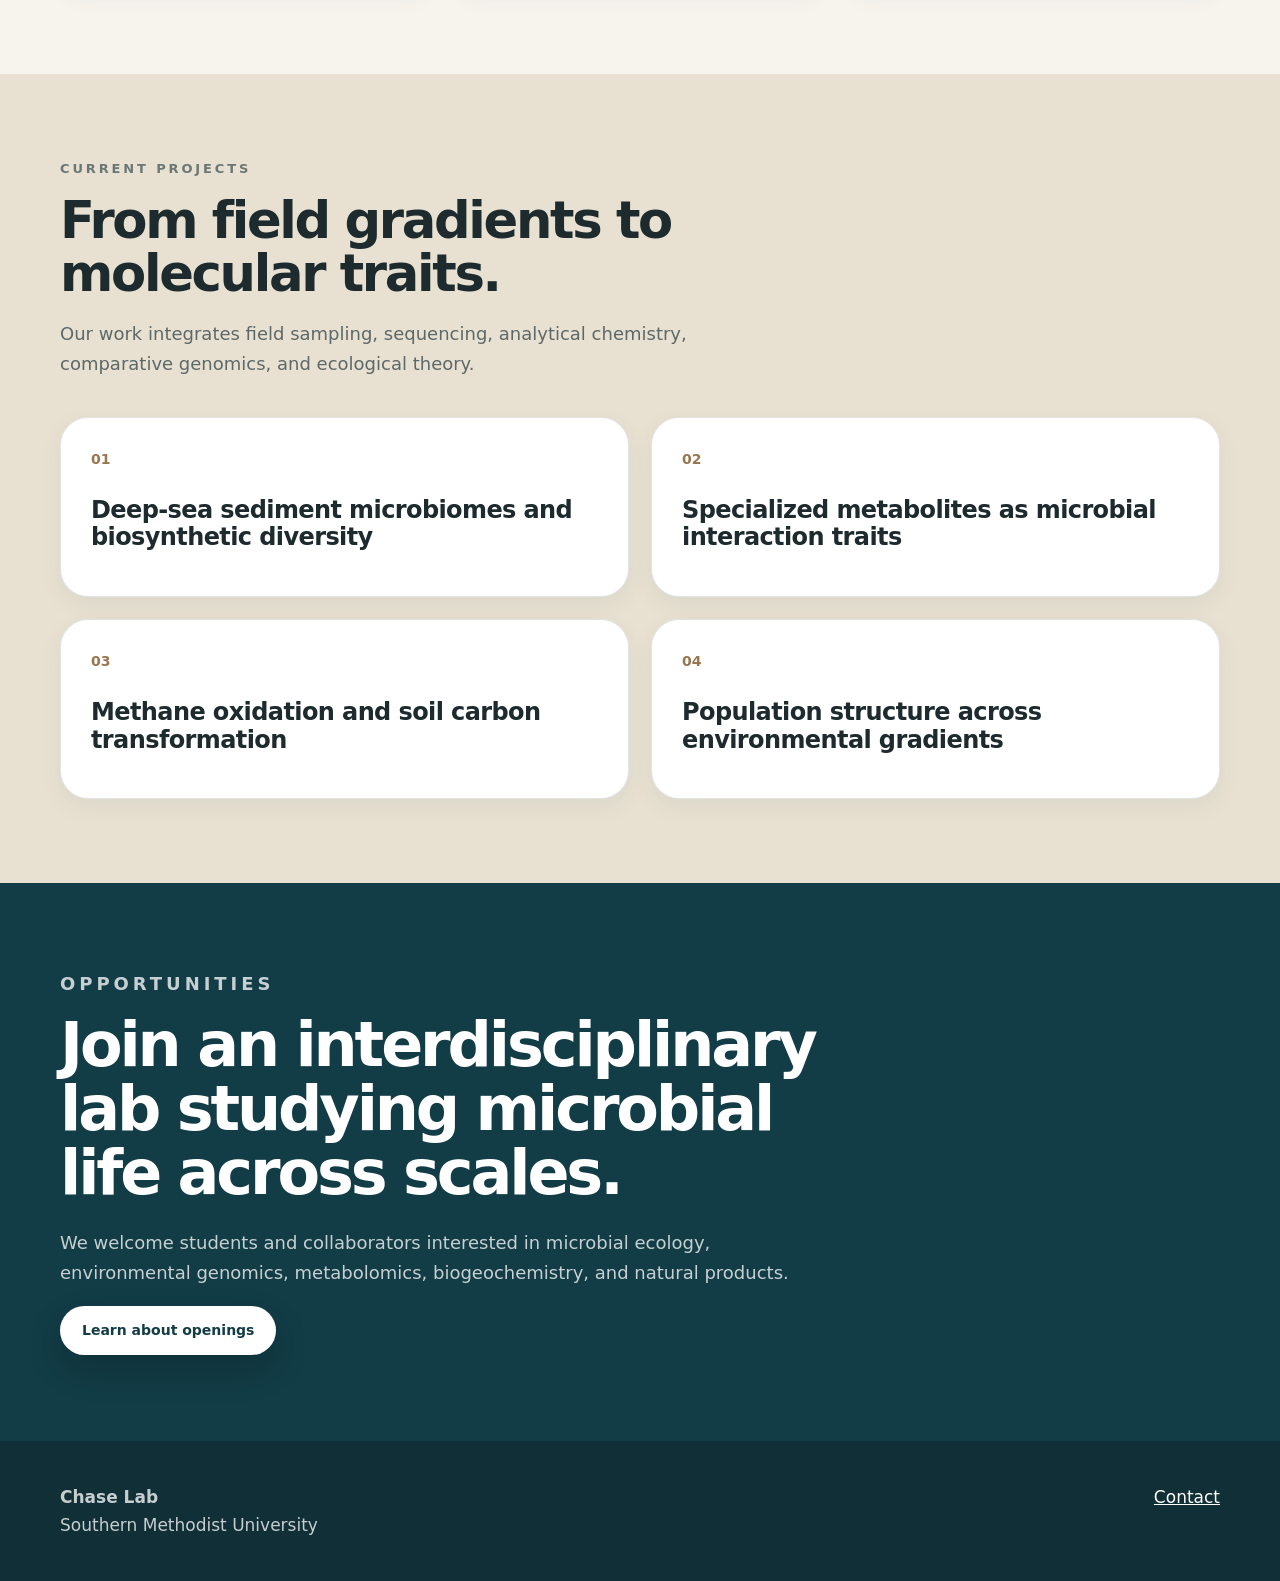
==== commit 4ea1e47b: "Update index.html" ====
--- a/index.html
+++ b/index.html
@@ -72,7 +72,7 @@
           </div>
 
           <h1>
-            Microbial ecology across genetic and chemical diversity
+            Microbial ecology from genes to ecosystems
           </h1>
 
           <p class="hero-lede">
--- a/assets/styles.css
+++ b/assets/styles.css
@@ -251,7 +251,7 @@
    ======================================================= */
 
 .abstract-panel {
-  aspect-ratio: 4 / 3;
+  min-height: 520px;
   border-radius: 26px;
   padding: 18px;
   display: grid;
@@ -266,7 +266,7 @@
 .mosaic-panel {
   position: relative;
   border-radius: 22px;
-  padding: 30px 12px 12px;
+  padding: 36px 8px 8px;
   background: rgba(255, 255, 255, .16);
   backdrop-filter: blur(4px);
   -webkit-backdrop-filter: blur(4px);
@@ -304,6 +304,8 @@
   width: 100%;
   height: 100%;
   display: block;
+  transform: translateY(4px) scale(1.32);
+  transform-origin: center center;
 }
 
 .panel-svg path,
@@ -649,19 +651,33 @@
   }
 
   .abstract-panel {
-    gap: 10px;
+    min-height: auto;
+    gap: 12px;
     padding: 12px;
+    grid-template-columns: 1fr;
+    aspect-ratio: auto;
   }
   
   .mosaic-panel {
-    border-radius: 16px;
-    padding: 10px;
+    border-radius: 18px;
+    padding: 34px 12px 12px;
+    min-height: 150px;
+  }
+  
+  .span-2 {
+    grid-column: span 1;
   }
   
   .panel-label {
     top: 8px;
     left: 10px;
-    font-size: 9px;
+    font-size: 8px;
+    padding: 4px 7px;
+  }
+  
+  .panel-svg {
+    transform: translateY(4px) scale(1.35);
+    transform-origin: center center;
   }
 
   .grid-3,
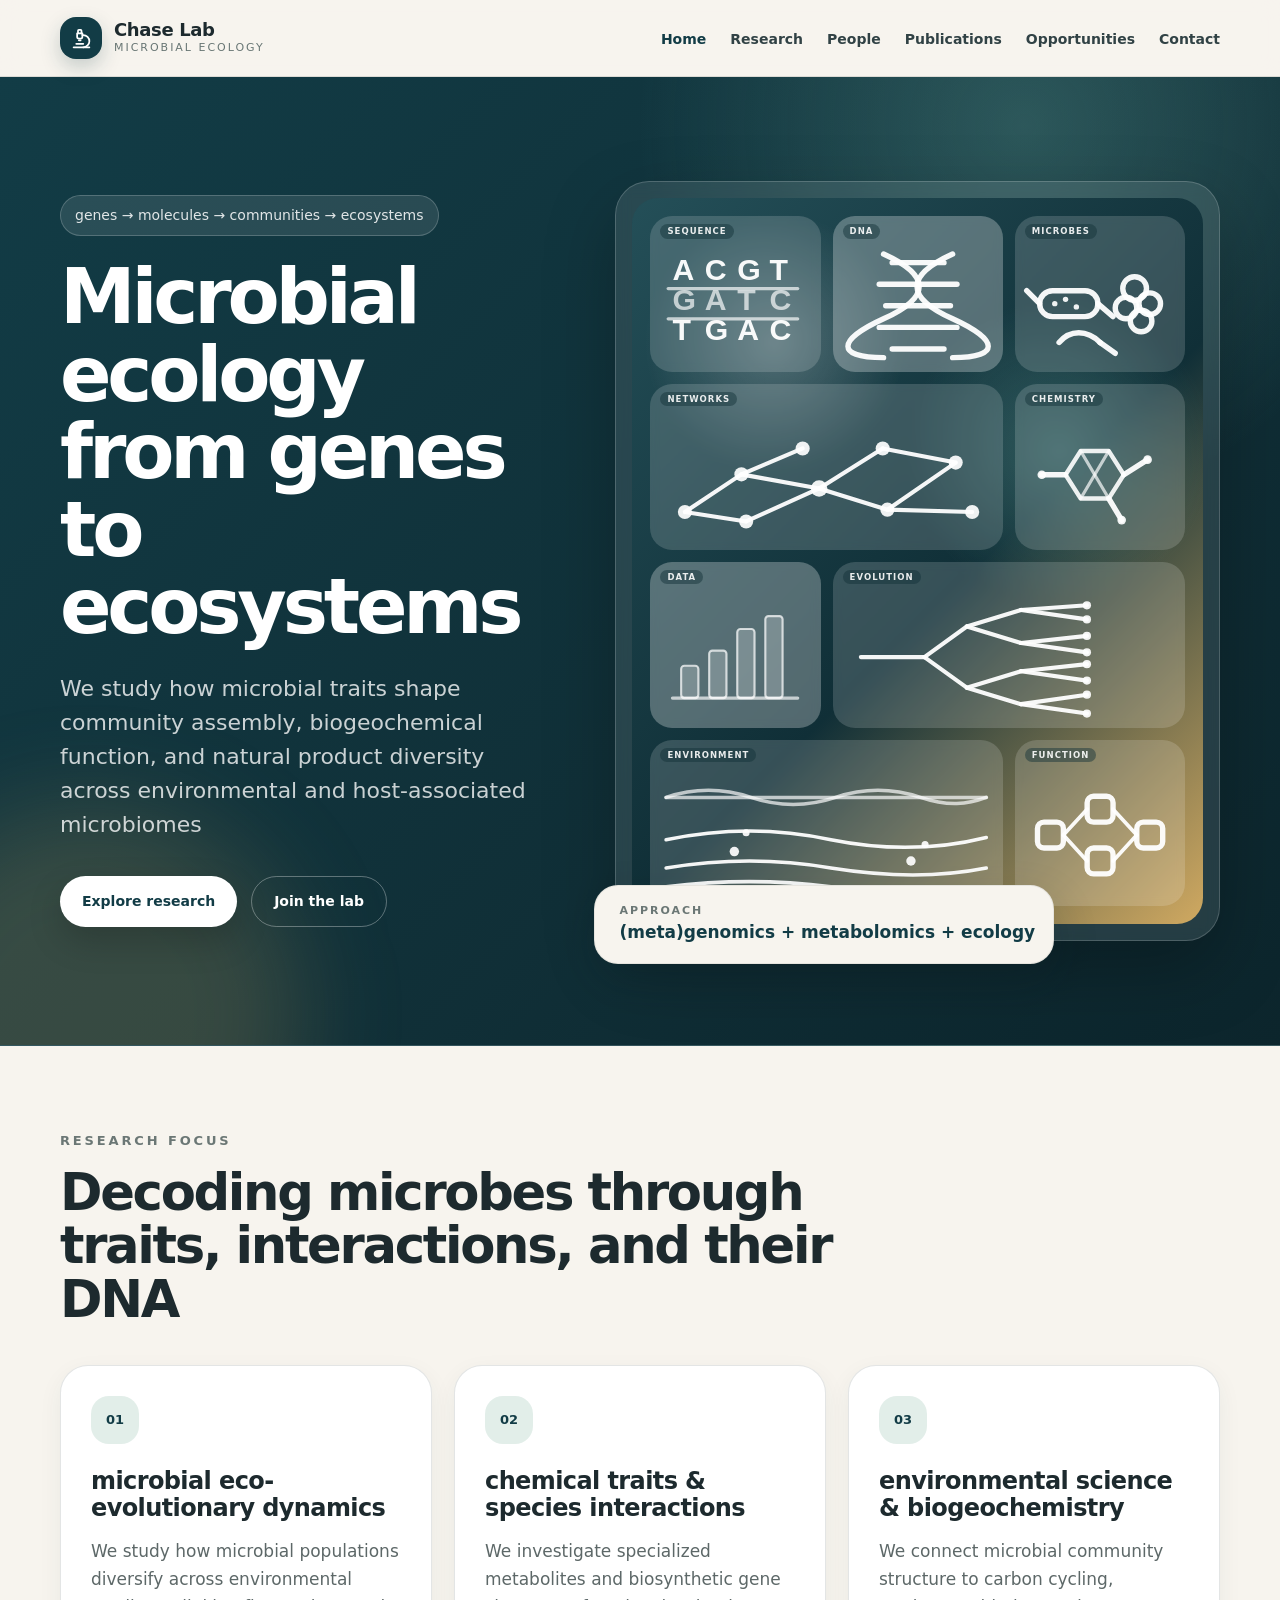
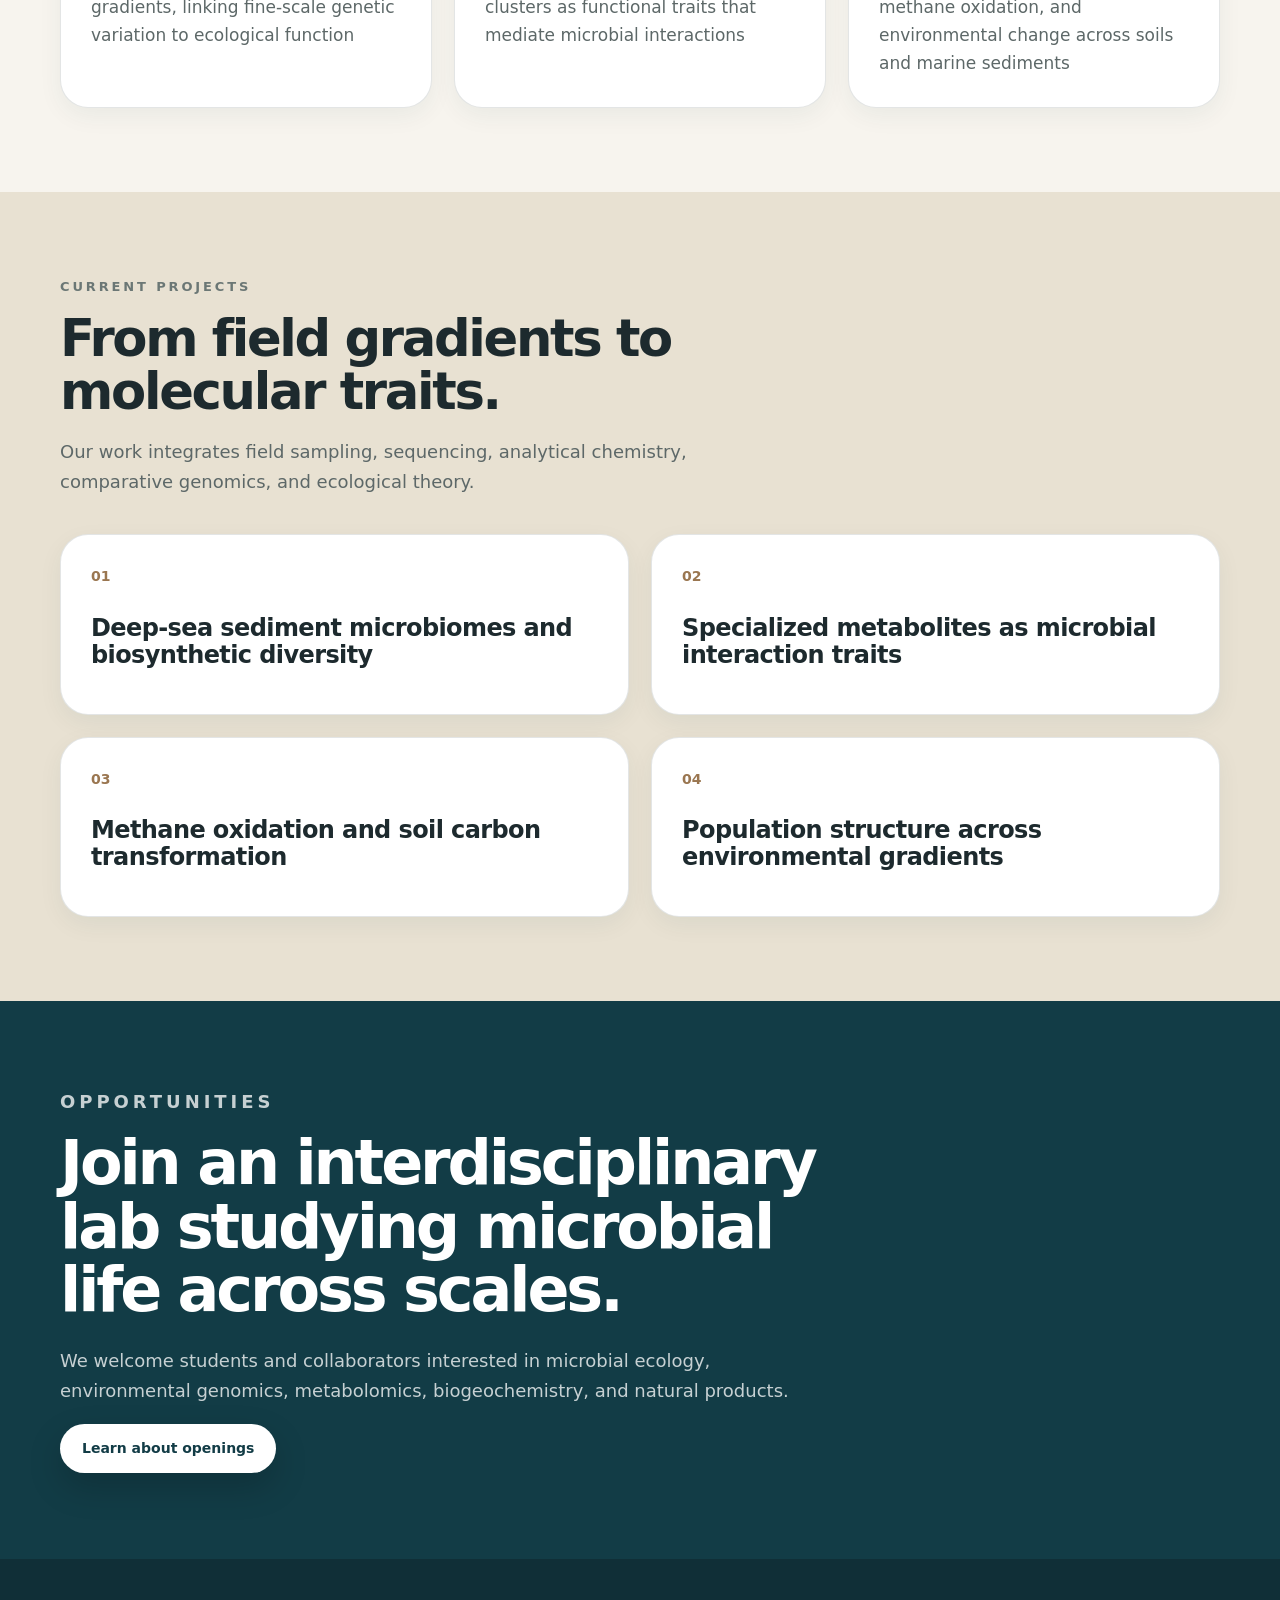
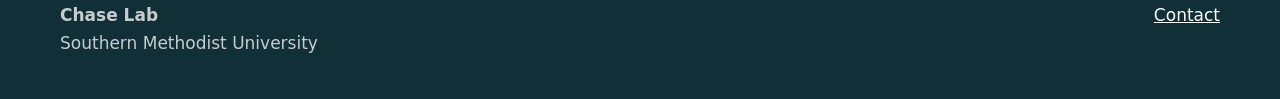
==== commit 58b892ac: "Update index.html" ====
--- a/index.html
+++ b/index.html
@@ -326,7 +326,7 @@
 
         <h2>
           Decoding microbes through traits, interactions,
-          and DNA
+          and their DNA
         </h2>
 
         <div class="grid-3">
--- a/assets/styles.css
+++ b/assets/styles.css
@@ -167,7 +167,7 @@
   position: relative;
   z-index: 1;
   display: grid;
-  grid-template-columns: 1.05fr .95fr;
+  grid-template-columns: .95fr 1.15fr;
   align-items: center;
   gap: 56px;
   padding: 104px 0;
@@ -251,7 +251,7 @@
    ======================================================= */
 
 .abstract-panel {
-  min-height: 520px;
+  min-height: 560px;
   border-radius: 26px;
   padding: 18px;
   display: grid;
@@ -266,7 +266,7 @@
 .mosaic-panel {
   position: relative;
   border-radius: 22px;
-  padding: 36px 8px 8px;
+  padding: 32px 8px 8px;
   background: rgba(255, 255, 255, .16);
   backdrop-filter: blur(4px);
   -webkit-backdrop-filter: blur(4px);
@@ -304,7 +304,7 @@
   width: 100%;
   height: 100%;
   display: block;
-  transform: translateY(4px) scale(1.32);
+  transform: scale(1.12);
   transform-origin: center center;
 }
 
@@ -314,8 +314,8 @@
 .panel-svg circle,
 .panel-svg rect {
   fill: none;
-  stroke: rgba(255,255,255,.90);
-  stroke-width: 4;
+  stroke: rgba(255,255,255,.95);
+  stroke-width: 5;
   stroke-linecap: round;
   stroke-linejoin: round;
 }
@@ -345,9 +345,9 @@
 }
 
 .panel-text {
-  fill: rgba(255, 255, 255, .92);
-  font-size: 22px;
-  font-weight: 800;
+  fill: rgba(255, 255, 255, .96);
+  font-size: 28px;
+  font-weight: 850;
   font-family: Inter, Arial, sans-serif;
 }
 
@@ -652,31 +652,31 @@
 
   .abstract-panel {
     min-height: auto;
-    gap: 12px;
-    padding: 12px;
-    grid-template-columns: 1fr;
+    gap: 10px;
+    padding: 10px;
+    grid-template-columns: repeat(2, 1fr);
     aspect-ratio: auto;
   }
   
   .mosaic-panel {
-    border-radius: 18px;
-    padding: 34px 12px 12px;
-    min-height: 150px;
+    border-radius: 16px;
+    padding: 30px 8px 8px;
+    min-height: 118px;
   }
   
   .span-2 {
-    grid-column: span 1;
+    grid-column: span 2;
   }
   
   .panel-label {
-    top: 8px;
-    left: 10px;
-    font-size: 8px;
-    padding: 4px 7px;
+    top: 7px;
+    left: 8px;
+    font-size: 7.5px;
+    padding: 3px 6px;
   }
   
   .panel-svg {
-    transform: translateY(4px) scale(1.35);
+    transform: translateY(2px) scale(1.02);
     transform-origin: center center;
   }
 
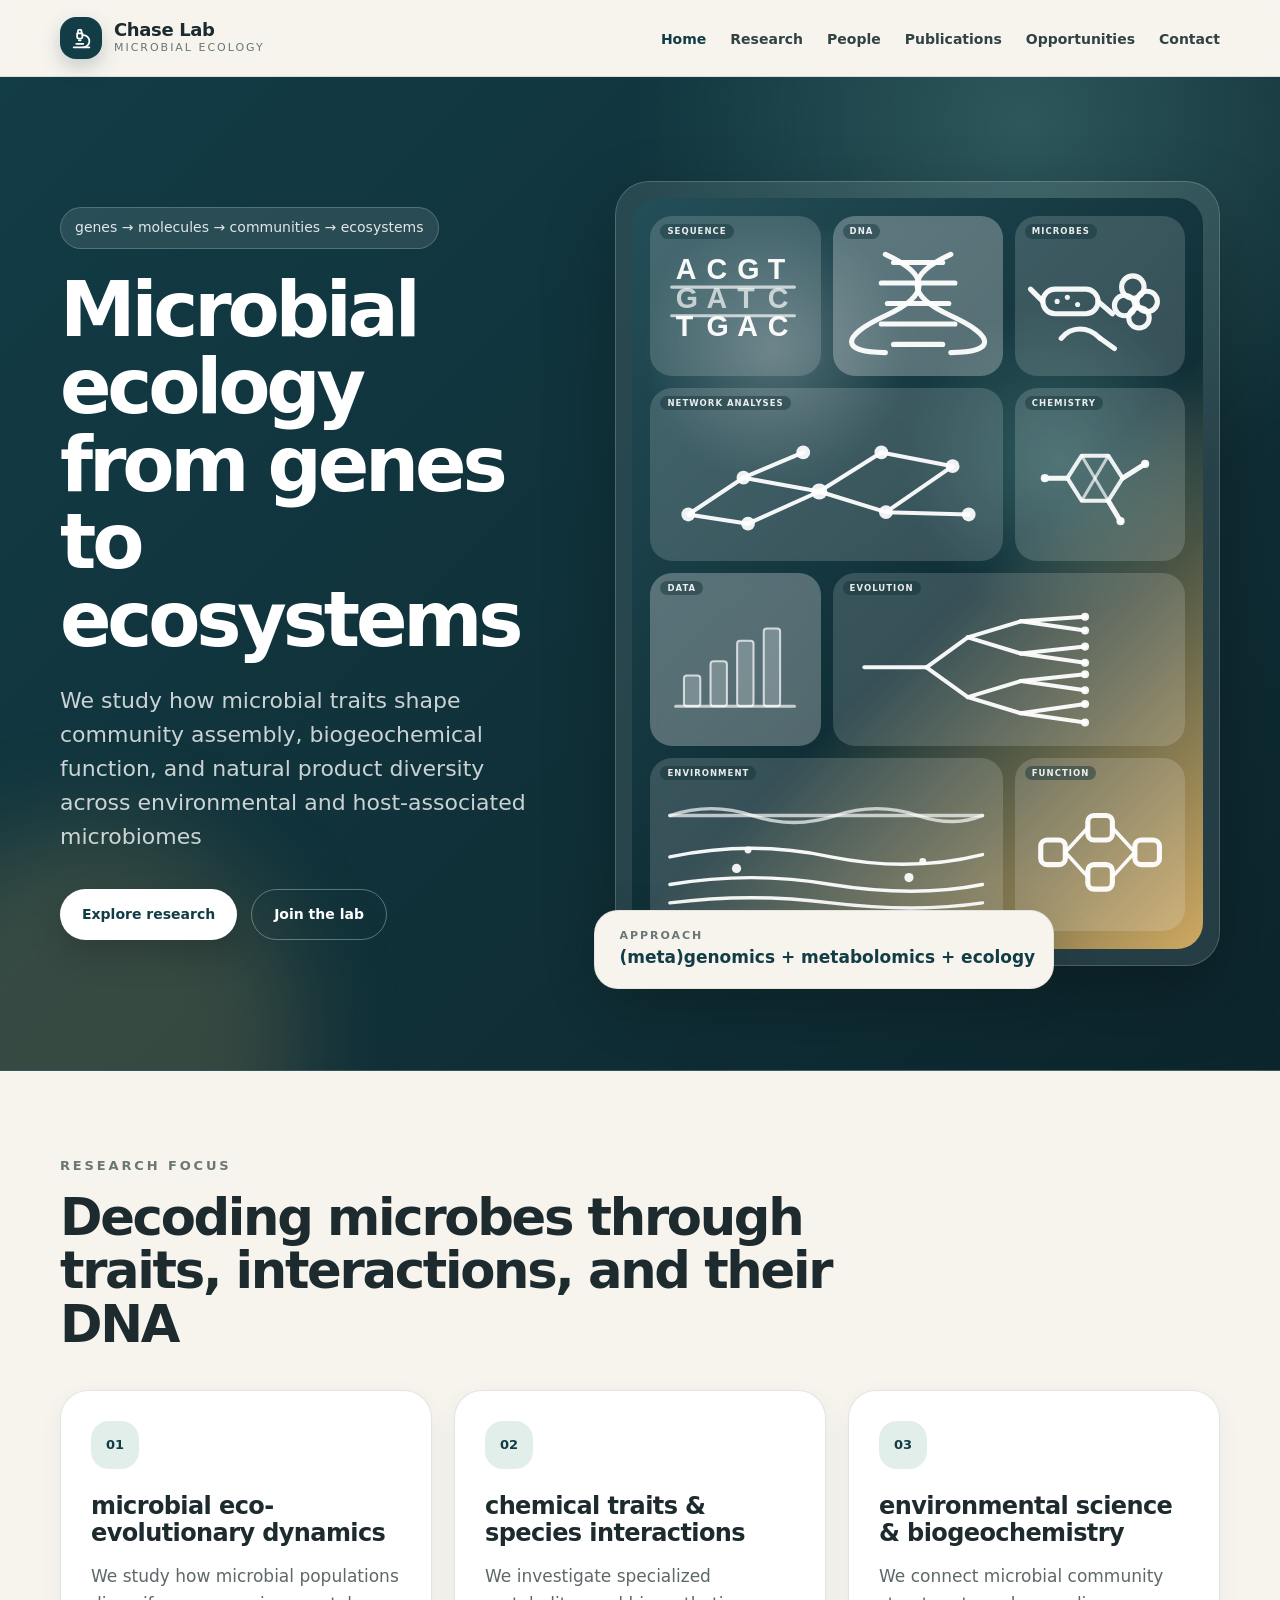
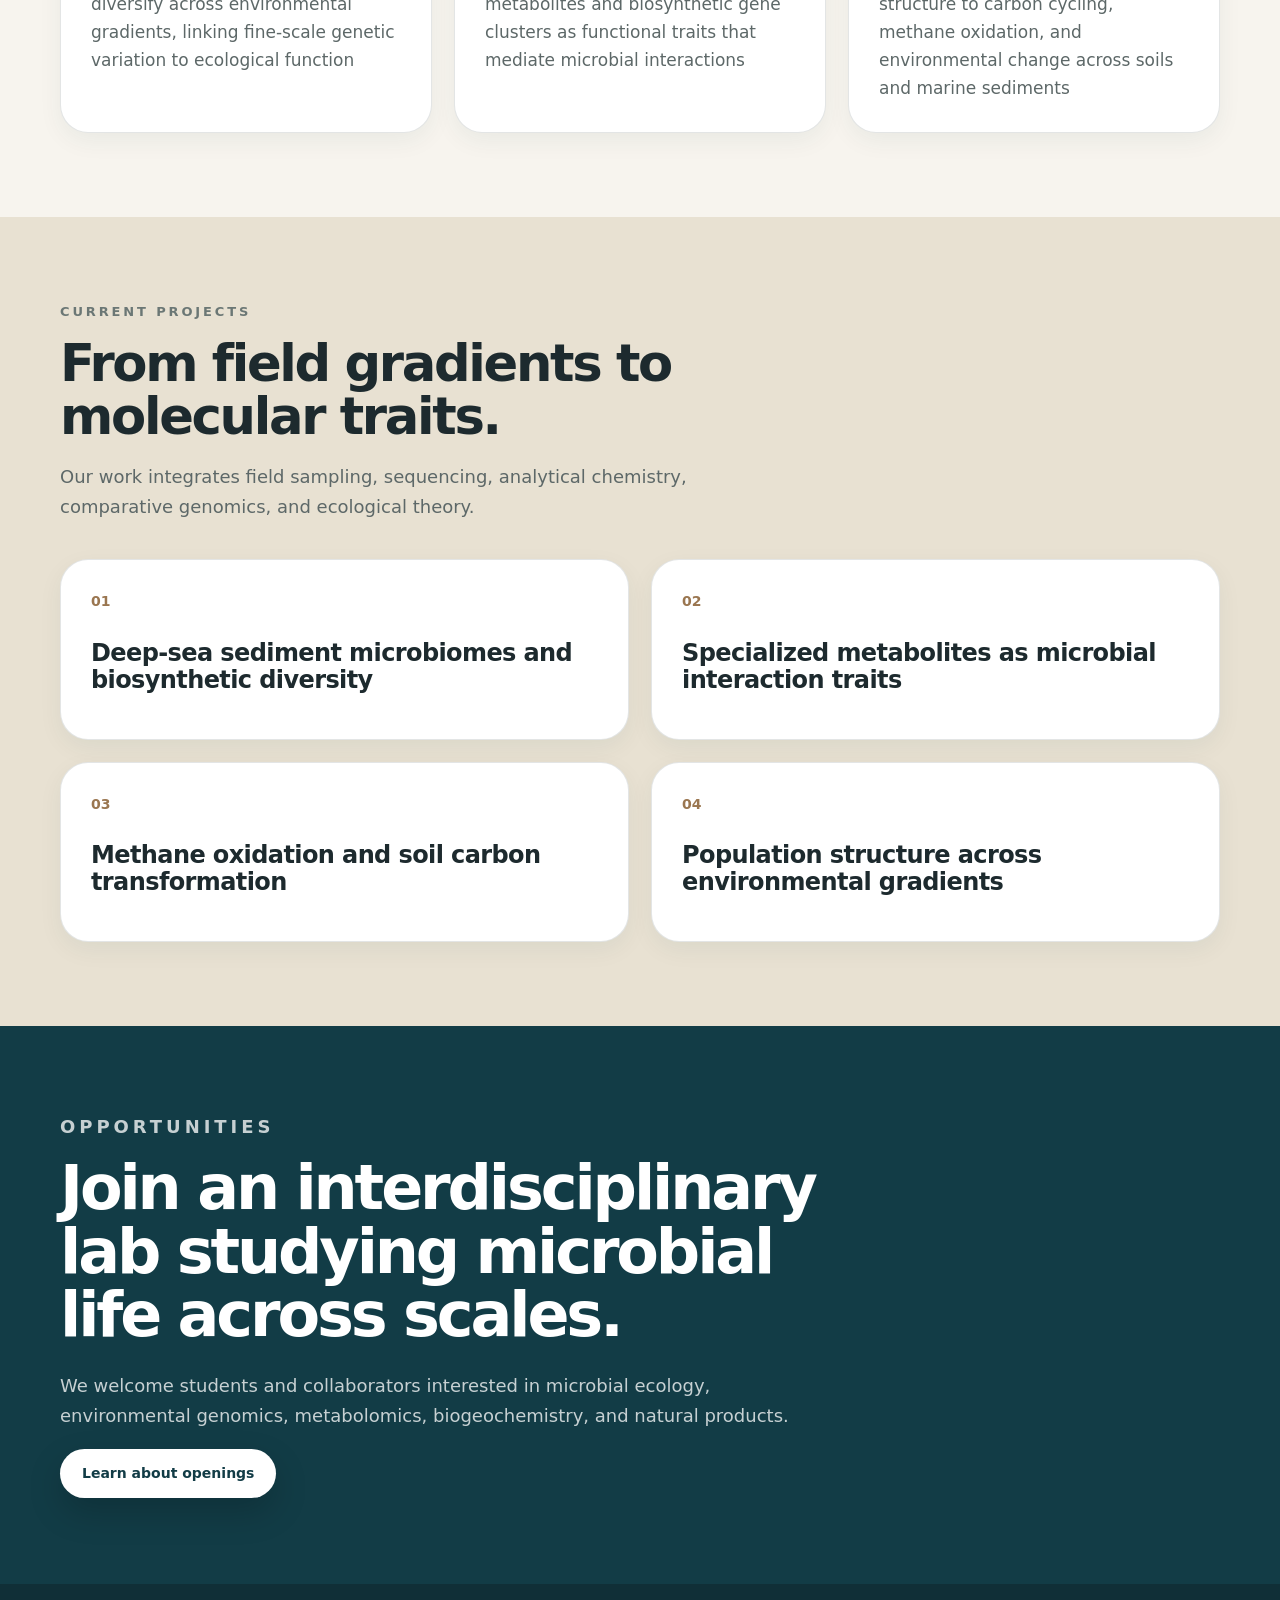
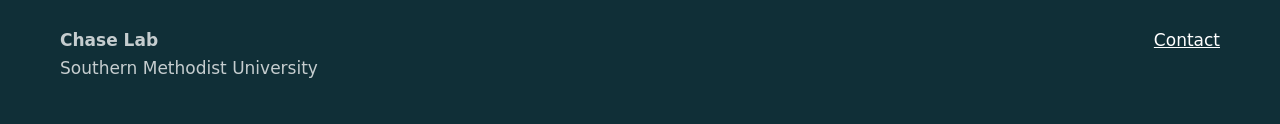
==== commit e7222e08: "Update index.html" ====
--- a/index.html
+++ b/index.html
@@ -162,7 +162,7 @@
         
           <!-- 4. Network -->
           <div class="mosaic-panel panel-network span-2">
-            <span class="panel-label">Networks</span>
+            <span class="panel-label">Network Analyses</span>
             <svg viewBox="0 0 320 120" class="panel-svg" aria-hidden="true">
               <line x1="40" y1="88" x2="88" y2="56" />
               <line x1="40" y1="88" x2="92" y2="96" />
--- a/assets/styles.css
+++ b/assets/styles.css
@@ -266,7 +266,7 @@
 .mosaic-panel {
   position: relative;
   border-radius: 22px;
-  padding: 32px 8px 8px;
+  padding: 32px 12px 18px;
   background: rgba(255, 255, 255, .16);
   backdrop-filter: blur(4px);
   -webkit-backdrop-filter: blur(4px);
@@ -305,7 +305,7 @@
   height: 100%;
   display: block;
   transform: scale(1.12);
-  transform-origin: center center;
+  transform-origin: center 45%;
 }
 
 .panel-svg path,
